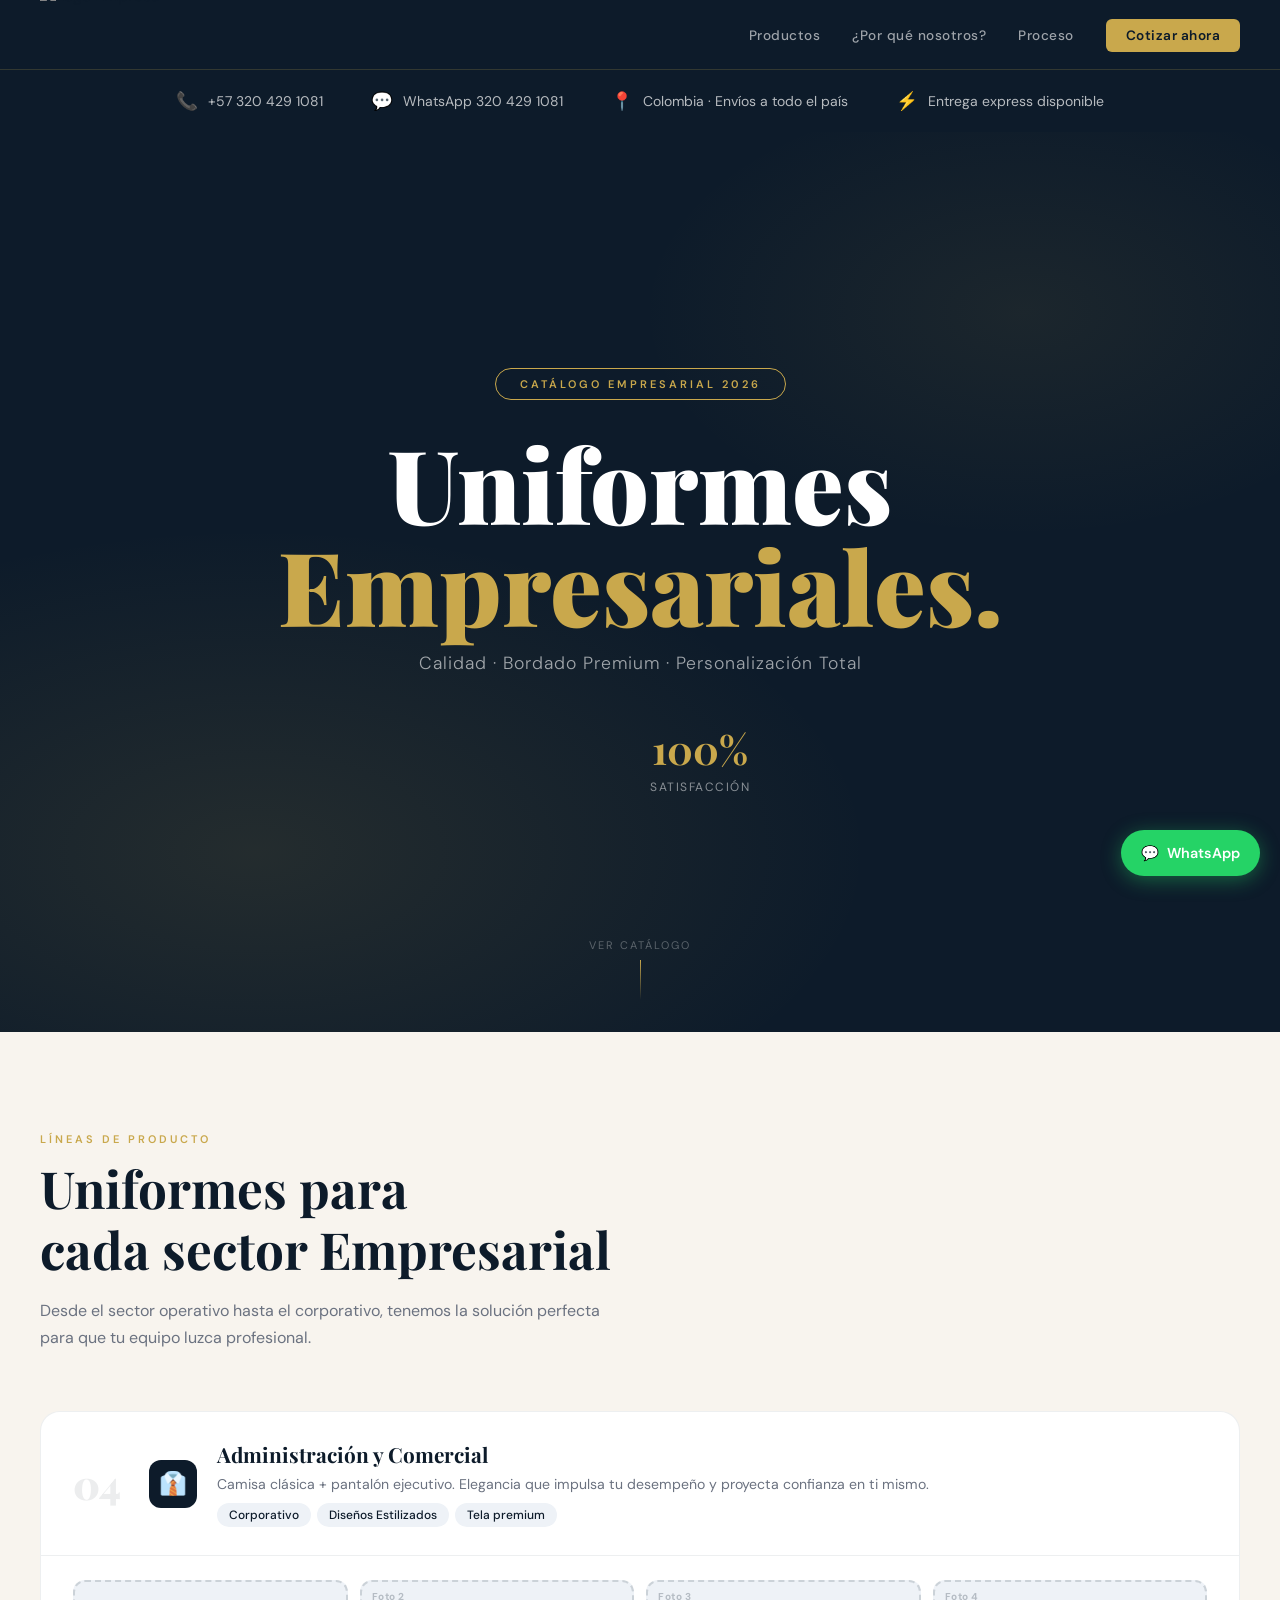
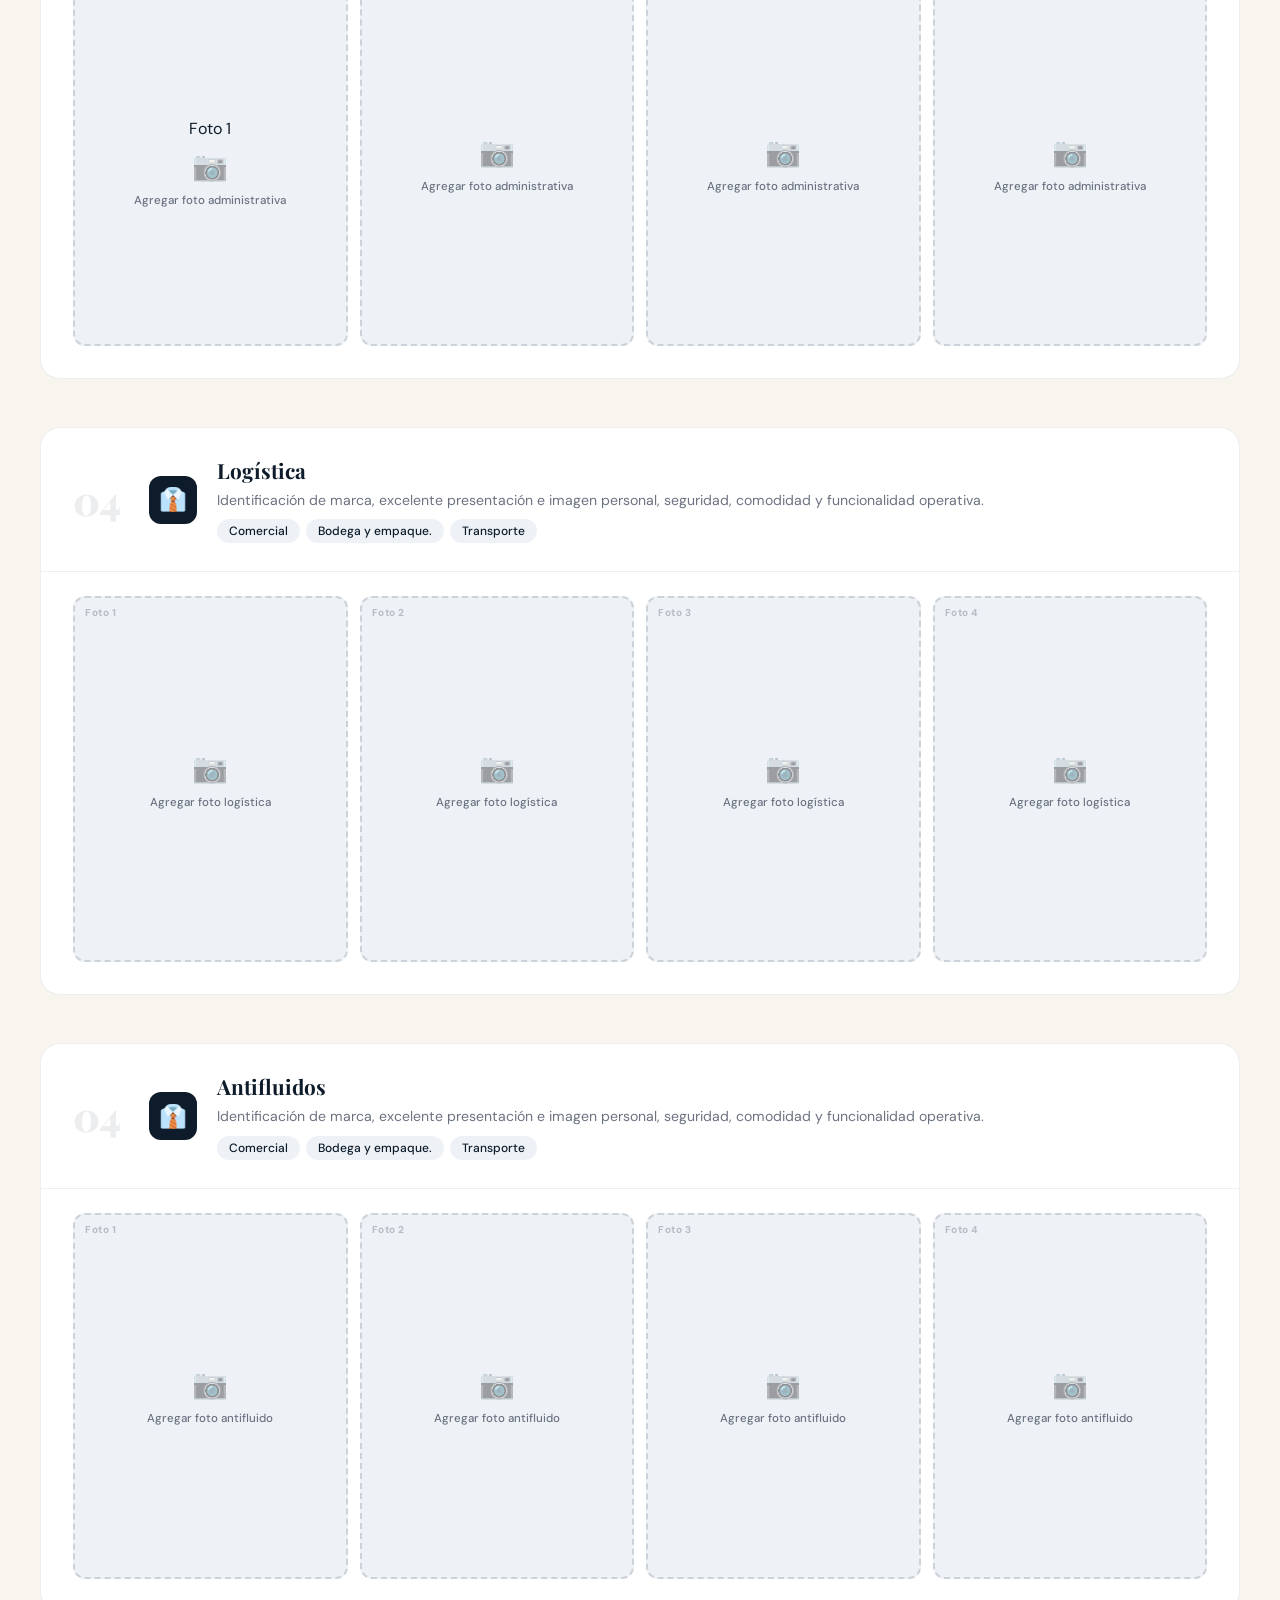
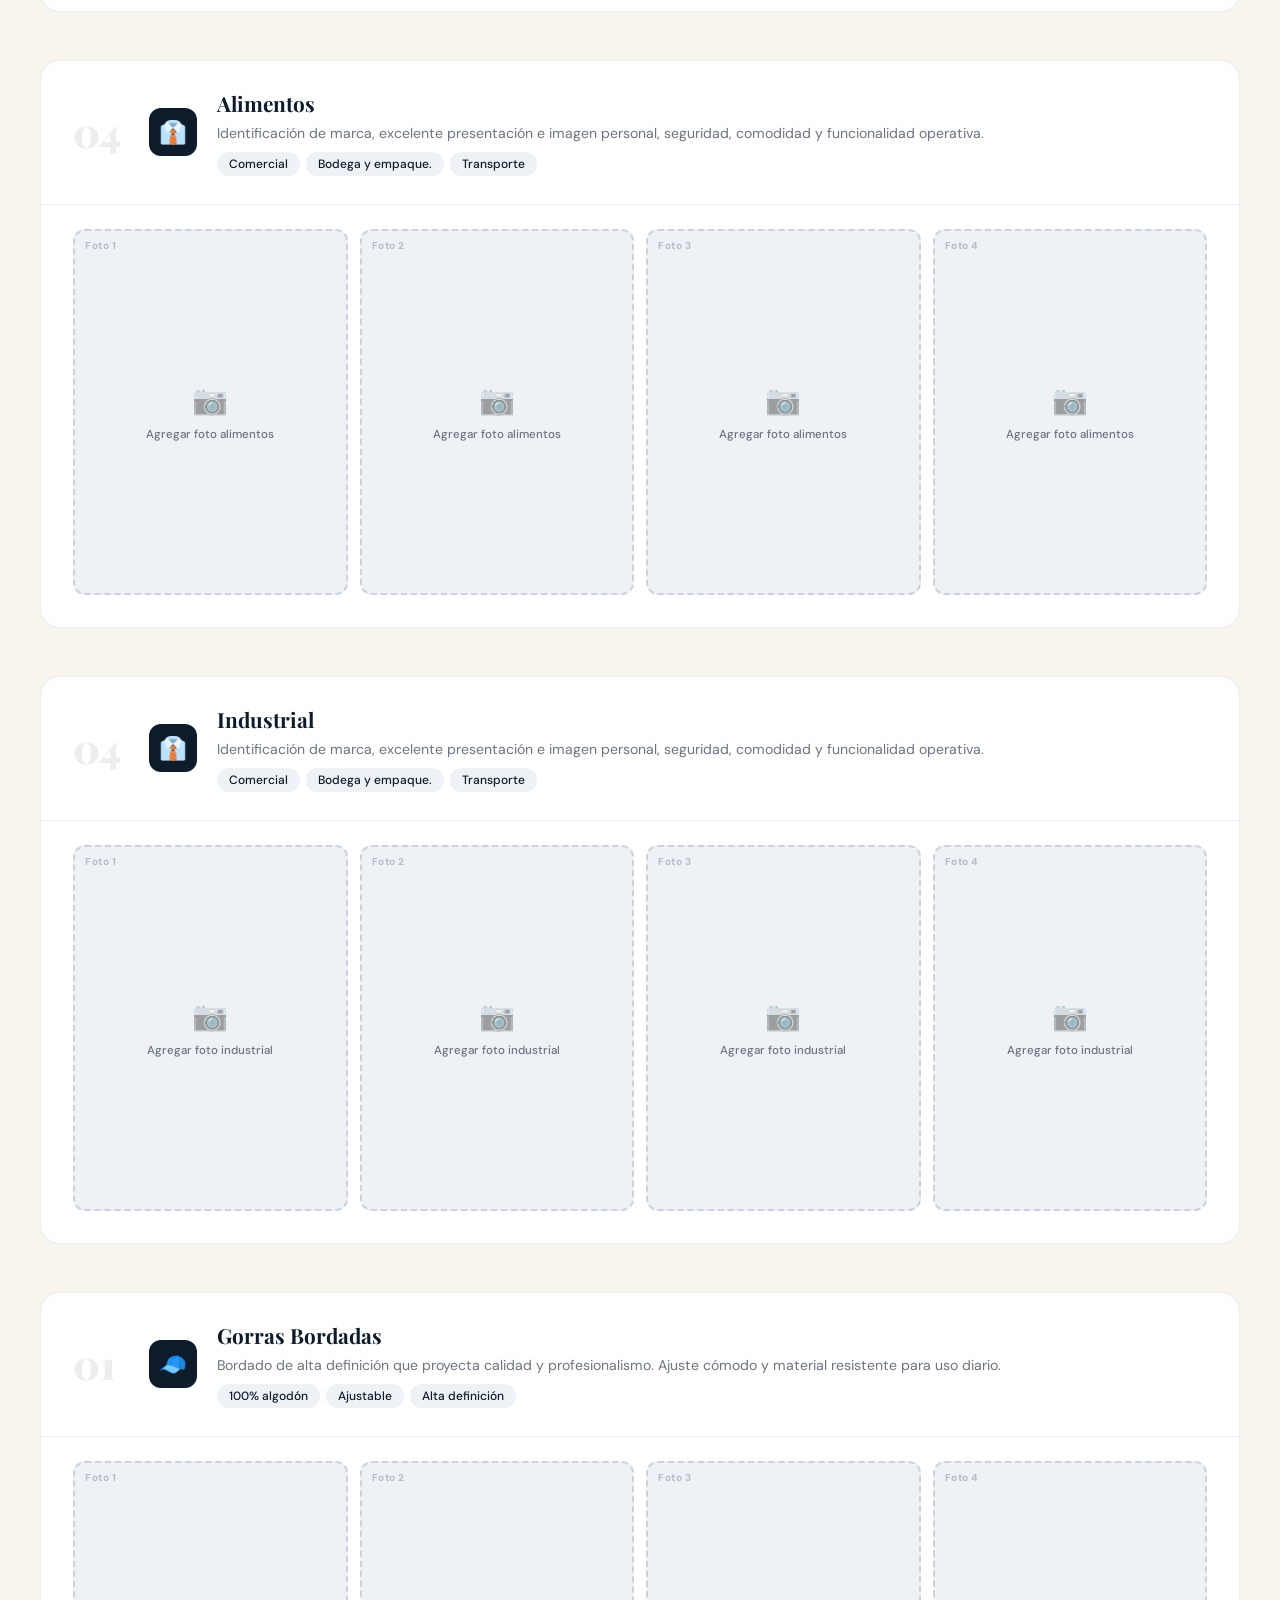
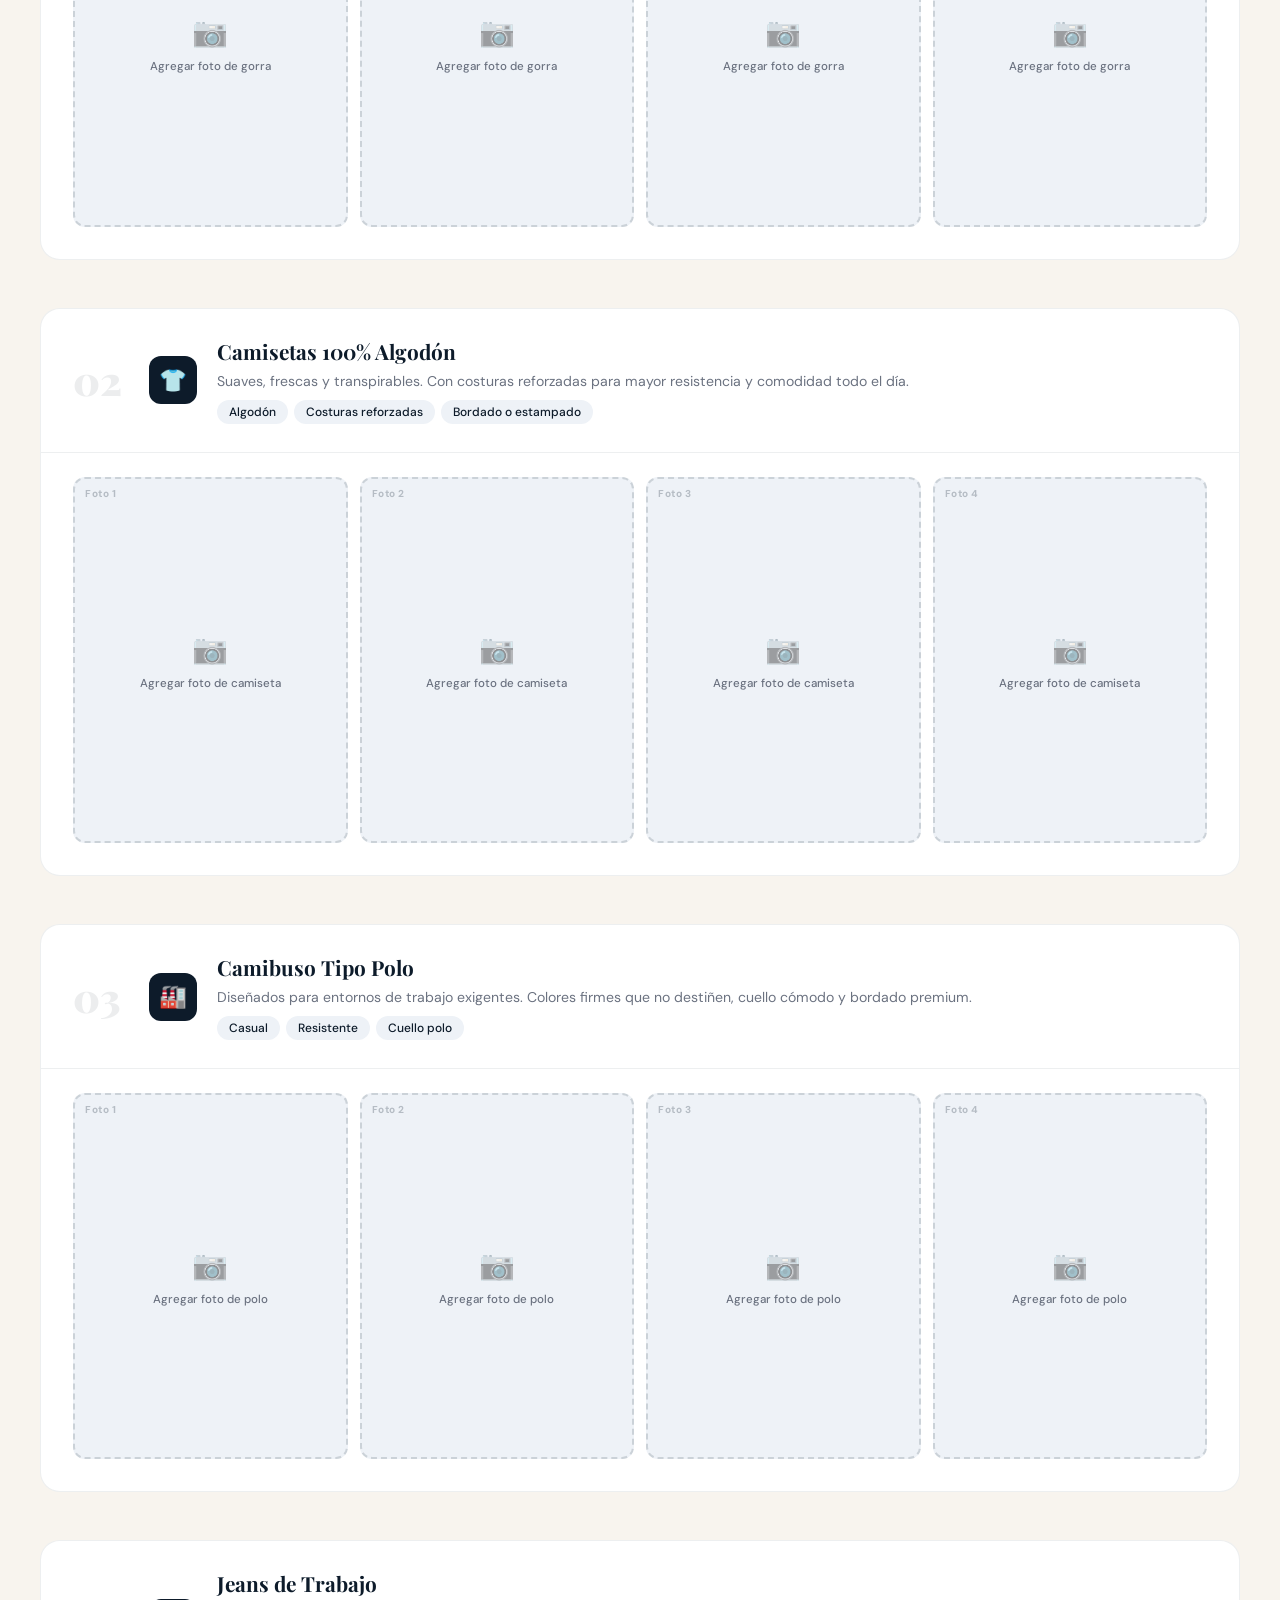
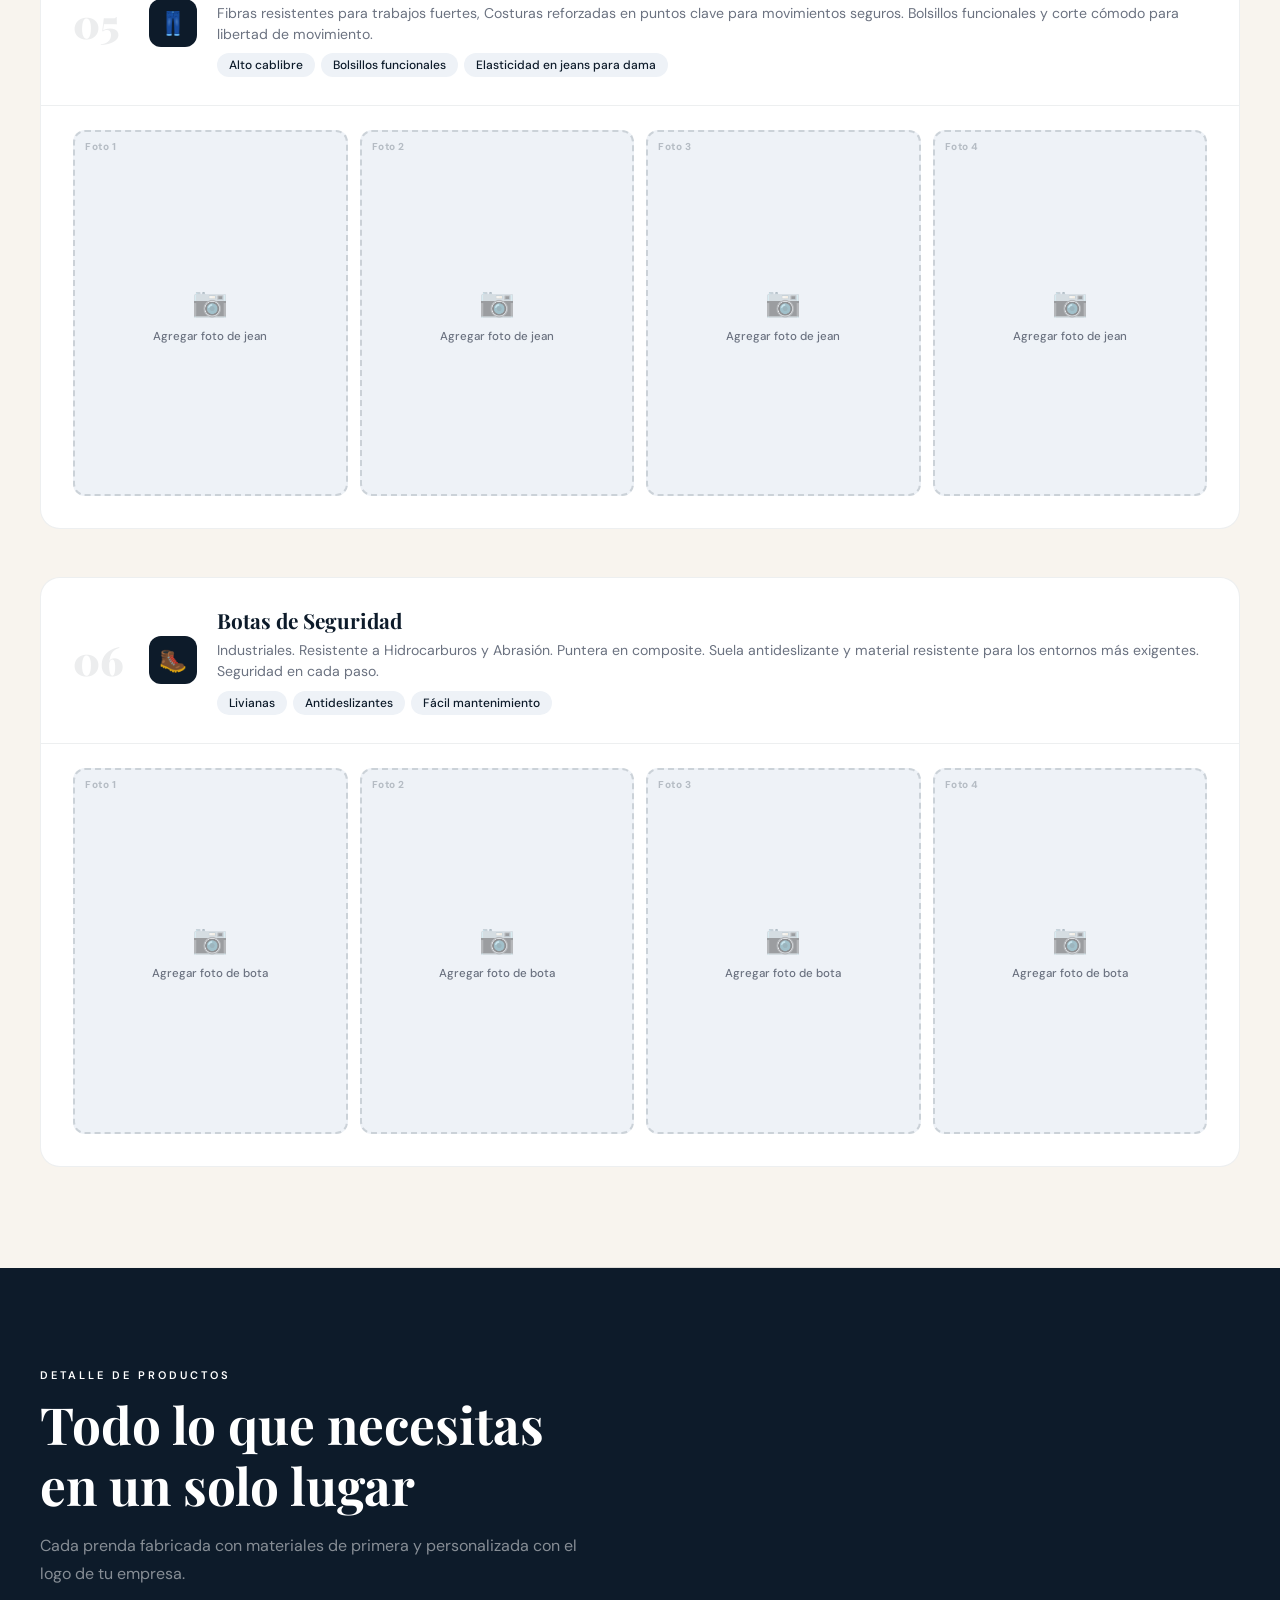
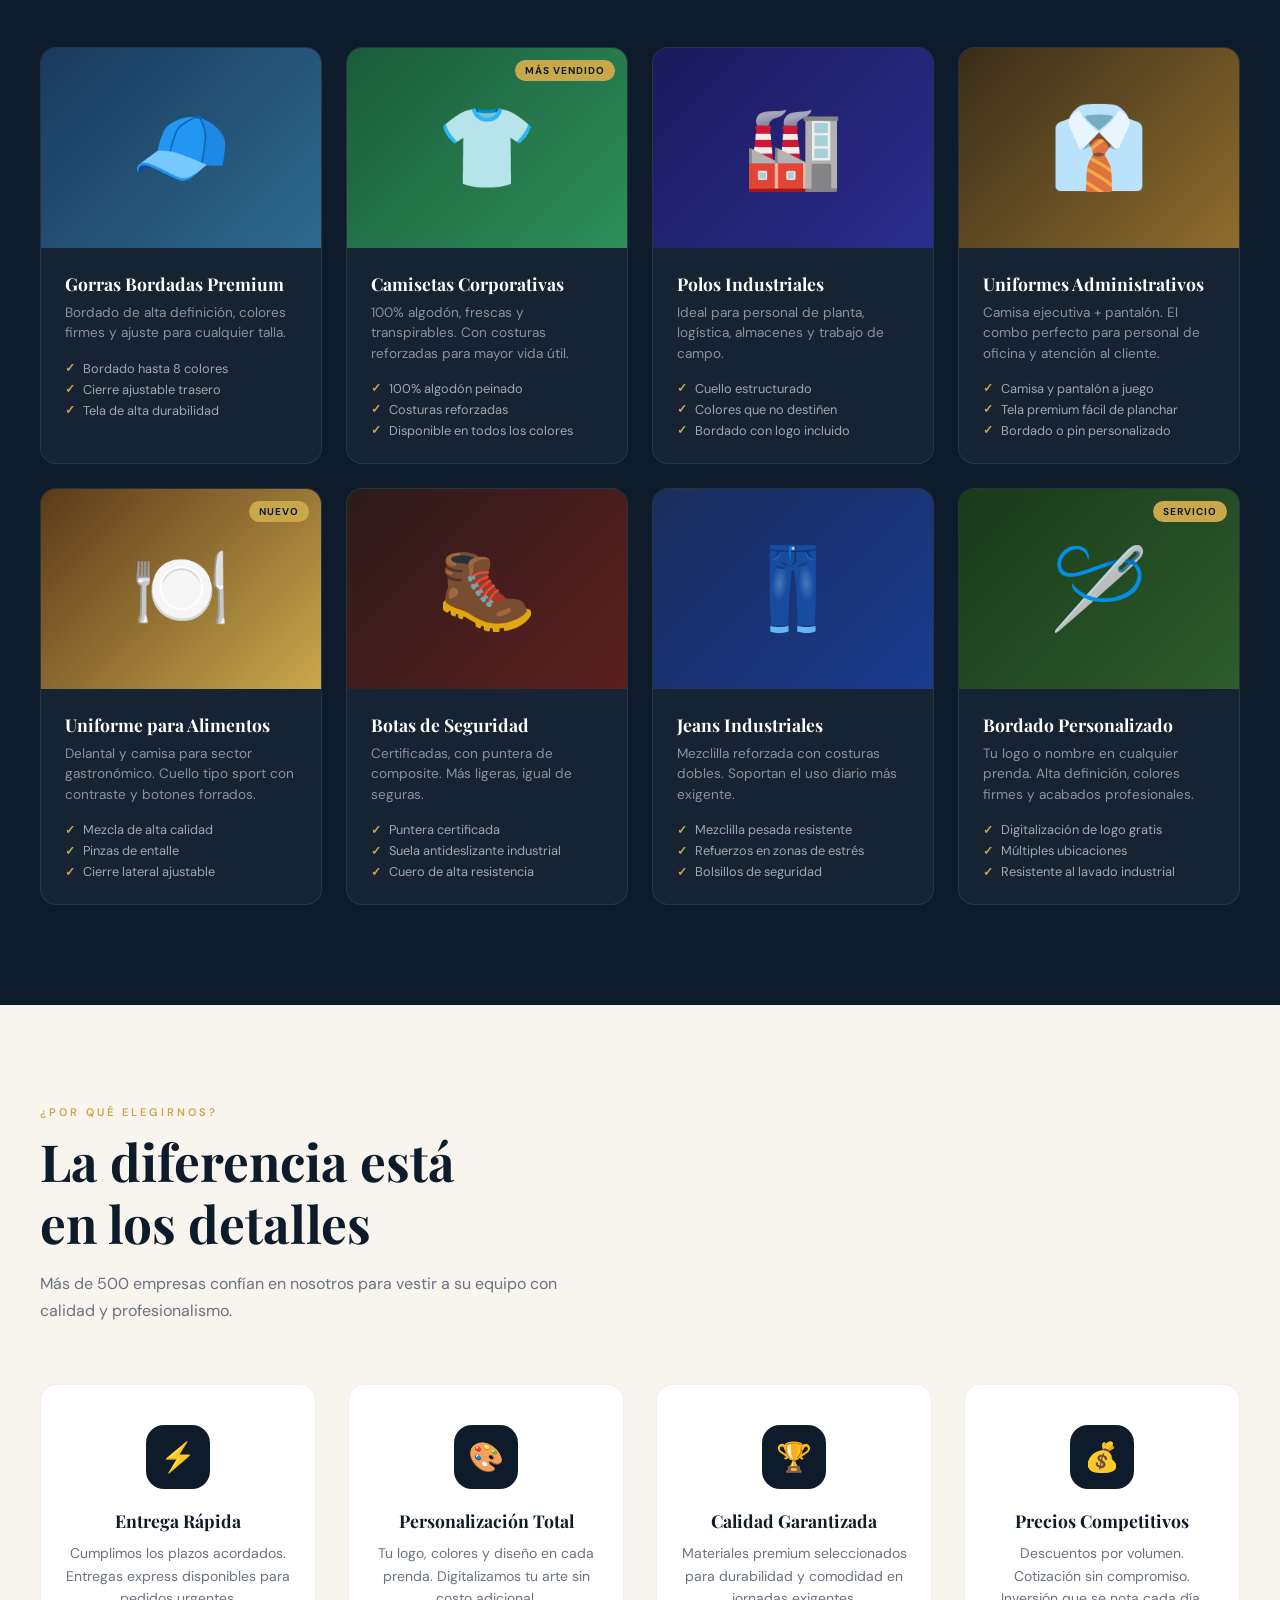
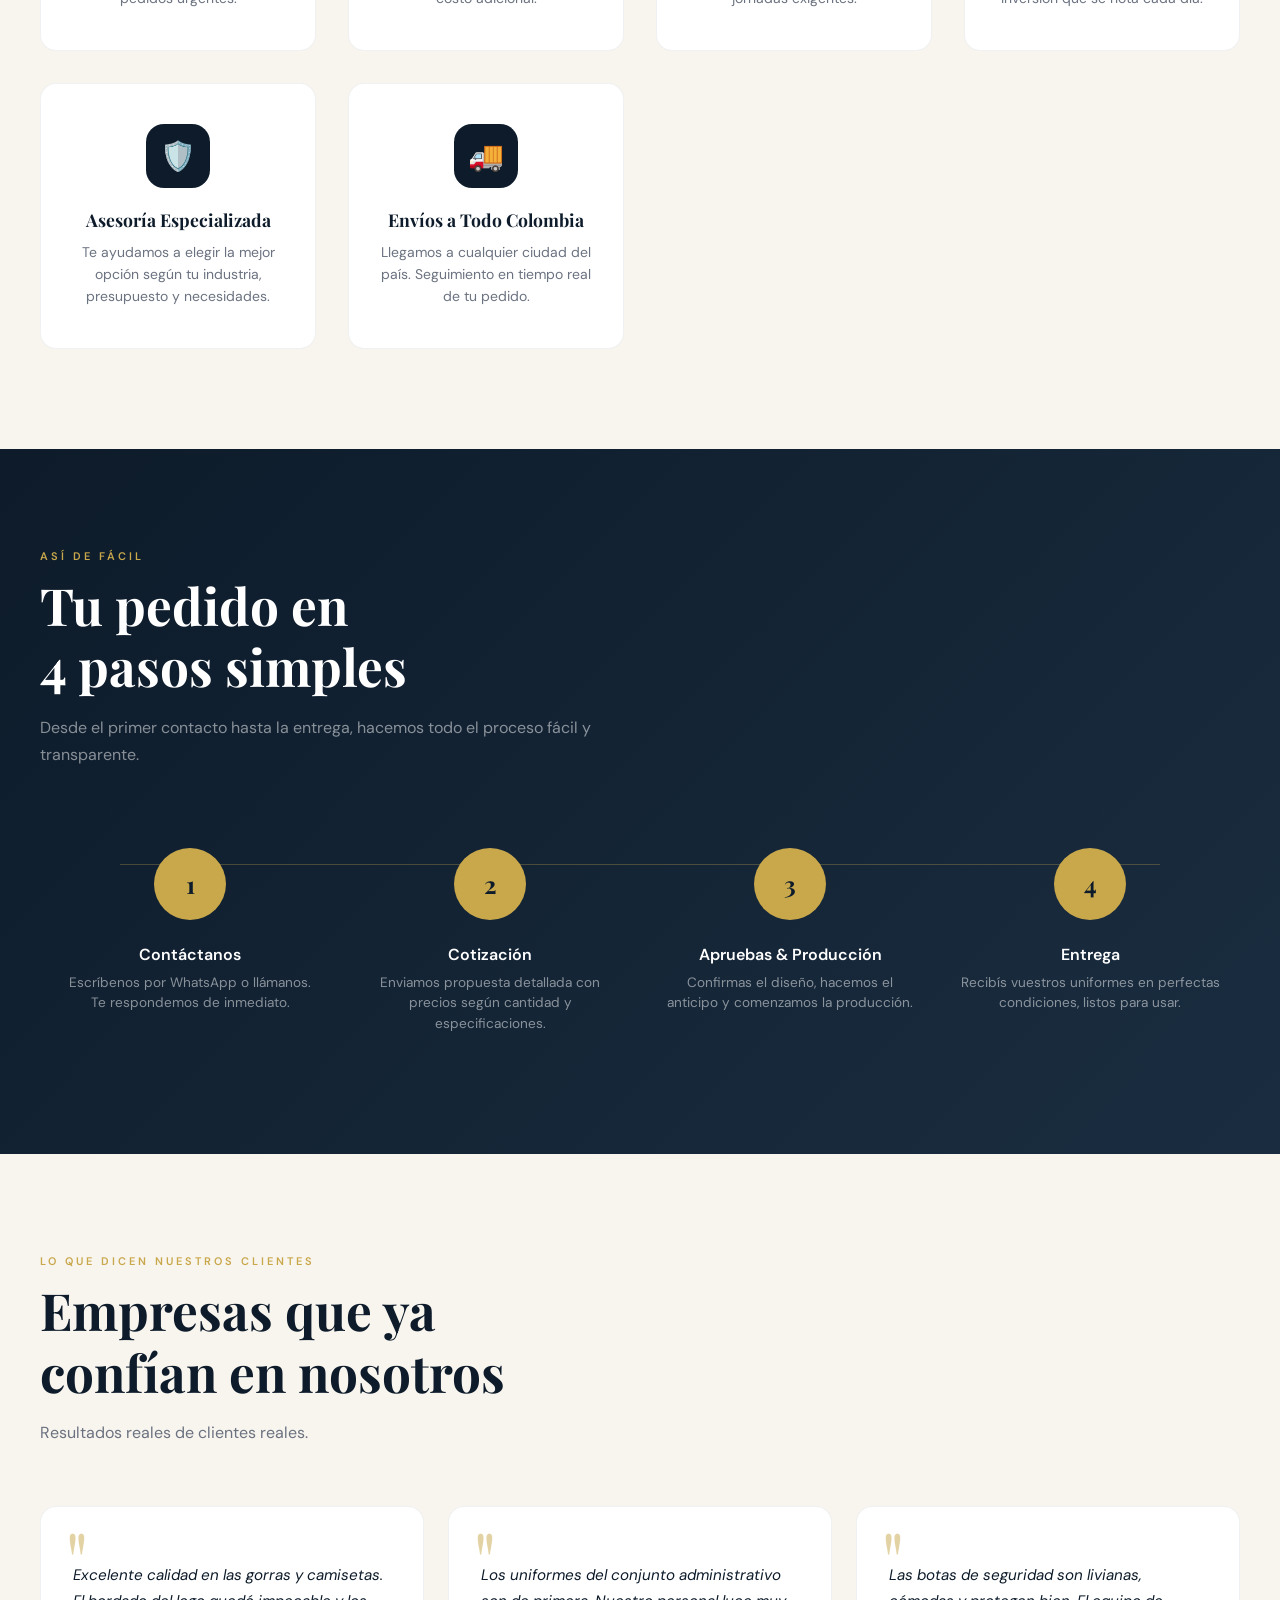
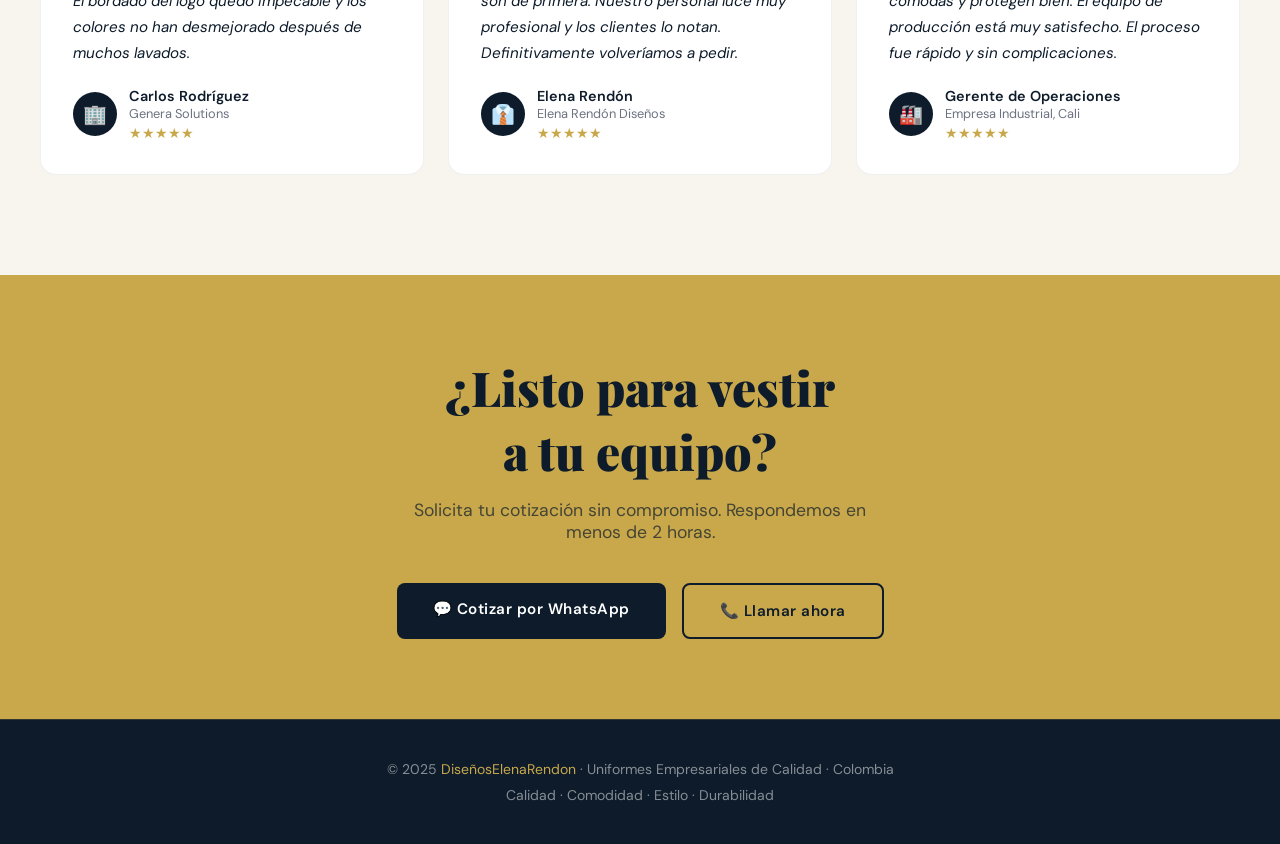
==== index.html @ 0f1b3e51 "initial commit" ====
<!doctype html>
<html lang="es">

<head>
  <meta charset="UTF-8" />
  <meta name="viewport" content="width=device-width, initial-scale=1.0" />
  <title>Catálogo de Uniformes Empresariales</title>
  <link
    href="https://fonts.googleapis.com/css2?family=Playfair+Display:wght@700;900&family=DM+Sans:wght@300;400;500;600&display=swap"
    rel="stylesheet" />
  <style>
    :root {
      --navy: #0d1b2a;
      --gold: #c9a84c;
      --gold-light: #f2d27a;
      --cream: #f8f4ee;
      --white: #ffffff;
      --gray: #6b7280;
      --light: #eef2f7;
      --accent: #e63946;
    }

    * {
      margin: 0;
      padding: 0;
      box-sizing: border-box;
    }

    body {
      font-family: "DM Sans", sans-serif;
      background: var(--cream);
      color: var(--navy);
      overflow-x: hidden;
    }

    /* HERO */
    .hero {
      min-height: 100vh;
      background: var(--navy);
      display: flex;
      flex-direction: column;
      align-items: center;
      justify-content: center;
      text-align: center;
      position: relative;
      overflow: hidden;
      padding: 60px 20px;
    }

    .hero::before {
      content: "";
      position: absolute;
      inset: 0;
      background:
        radial-gradient(ellipse 80% 60% at 20% 80%,
          rgba(201, 168, 76, 0.12) 0%,
          transparent 60%),
        radial-gradient(ellipse 60% 50% at 80% 20%,
          rgba(201, 168, 76, 0.08) 0%,
          transparent 50%);
    }

    .hero-badge {
      display: inline-block;
      border: 1px solid var(--gold);
      color: var(--gold);
      font-size: 11px;
      font-weight: 600;
      letter-spacing: 3px;
      text-transform: uppercase;
      padding: 8px 24px;
      border-radius: 100px;
      margin-bottom: 32px;
      opacity: 0;
      animation: fadeUp 0.8s 0.2s forwards;
    }

    .hero h1 {
      font-family: "Playfair Display", serif;
      font-size: clamp(3rem, 8vw, 7rem);
      font-weight: 900;
      color: var(--white);
      line-height: 1;
      margin-bottom: 16px;
      opacity: 0;
      animation: fadeUp 0.8s 0.4s forwards;
    }

    .hero h1 span {
      color: var(--gold);
      display: block;
    }

    .hero-sub {
      font-size: 1.1rem;
      color: rgba(255, 255, 255, 0.6);
      font-weight: 300;
      letter-spacing: 1px;
      margin-bottom: 48px;
      opacity: 0;
      animation: fadeUp 0.8s 0.6s forwards;
    }

    .hero-stats {
      display: flex;
      gap: 60px;
      opacity: 0;
      animation: fadeUp 0.8s 0.8s forwards;
    }

    .stat {
      text-align: center;
    }

    .stat-num {
      font-family: "Playfair Display", serif;
      font-size: 2.5rem;
      color: var(--gold);
      font-weight: 700;
      display: block;
    }

    .stat-label {
      font-size: 0.75rem;
      color: rgba(255, 255, 255, 0.5);
      letter-spacing: 1.5px;
      text-transform: uppercase;
      margin-top: 4px;
    }

    .scroll-hint {
      position: absolute;
      bottom: 32px;
      left: 50%;
      transform: translateX(-50%);
      display: flex;
      flex-direction: column;
      align-items: center;
      gap: 8px;
      color: rgba(255, 255, 255, 0.3);
      font-size: 11px;
      letter-spacing: 2px;
      text-transform: uppercase;
      animation: bounce 2s infinite;
    }

    .scroll-hint::after {
      content: "";
      width: 1px;
      height: 40px;
      background: linear-gradient(to bottom, var(--gold), transparent);
    }

    /* NAV */
    nav {
      background: var(--navy);
      padding: 0 40px;
      display: flex;
      align-items: center;
      justify-content: space-between;
      height: 70px;
      position: sticky;
      top: 0;
      z-index: 100;
      border-bottom: 1px solid rgba(201, 168, 76, 0.2);
    }

    .nav-logo {
      display: flex;
      align-items: center;
    }

    .nav-logo img {
      height: 100px;
      width: auto;
      object-fit: contain;
    }

    .nav-logo span {
      color: var(--gold);
    }

    .nav-links {
      display: flex;
      gap: 32px;
      list-style: none;
    }

    .nav-links a {
      color: rgba(255, 255, 255, 0.6);
      text-decoration: none;
      font-size: 0.85rem;
      letter-spacing: 0.5px;
      font-weight: 500;
      transition: color 0.2s;
    }

    .nav-links a:hover {
      color: var(--gold);
    }

    .nav-cta {
      background: var(--gold);
      color: var(--navy) !important;
      padding: 8px 20px;
      border-radius: 6px;
      font-weight: 600 !important;
      color: var(--navy) !important;
      transition: background 0.2s !important;
    }

    .nav-cta:hover {
      background: var(--gold-light) !important;
      color: var(--navy) !important;
    }

    /* SECTION COMMON */
    section {
      padding: 100px 40px;
      max-width: 1300px;
      margin: 0 auto;
    }

    .section-label {
      font-size: 11px;
      font-weight: 600;
      letter-spacing: 3px;
      text-transform: uppercase;
      color: var(--gold);
      margin-bottom: 12px;
    }

    .section-title {
      font-family: "Playfair Display", serif;
      font-size: clamp(2rem, 4vw, 3.2rem);
      font-weight: 700;
      line-height: 1.2;
      margin-bottom: 16px;
    }

    .section-desc {
      color: var(--gray);
      font-size: 1rem;
      line-height: 1.7;
      max-width: 560px;
      margin-bottom: 60px;
    }

    /* CATEGORY CARDS */
    .categories-grid {
      display: grid;
      grid-template-columns: repeat(auto-fit, minmax(340px, 1fr));
      gap: 2px;
      background: var(--navy);
      border-radius: 20px;
      overflow: hidden;
    }

    .cat-card {
      background: var(--cream);
      padding: 48px 40px;
      transition: background 0.3s;
      cursor: pointer;
      position: relative;
      overflow: hidden;
    }

    .cat-card::before {
      content: "";
      position: absolute;
      top: 0;
      left: 0;
      width: 4px;
      height: 100%;
      background: var(--gold);
      transform: scaleY(0);
      transform-origin: bottom;
      transition: transform 0.3s;
    }

    .cat-card:hover::before {
      transform: scaleY(1);
    }

    .cat-card:hover {
      background: var(--white);
    }

    .cat-num {
      font-family: "Playfair Display", serif;
      font-size: 3rem;
      color: rgba(13, 27, 42, 0.08);
      font-weight: 900;
      line-height: 1;
      margin-bottom: 16px;
    }

    .cat-icon {
      width: 52px;
      height: 52px;
      background: var(--navy);
      border-radius: 14px;
      display: flex;
      align-items: center;
      justify-content: center;
      margin-bottom: 20px;
      font-size: 1.5rem;
    }

    .cat-card h3 {
      font-family: "Playfair Display", serif;
      font-size: 1.4rem;
      font-weight: 700;
      margin-bottom: 10px;
      color: var(--navy);
    }

    .cat-card p {
      color: var(--gray);
      font-size: 0.9rem;
      line-height: 1.6;
      margin-bottom: 20px;
    }

    .cat-tags {
      display: flex;
      flex-wrap: wrap;
      gap: 6px;
    }

    .tag {
      background: var(--light);
      color: var(--navy);
      font-size: 0.75rem;
      padding: 4px 12px;
      border-radius: 100px;
      font-weight: 500;
    }

    /* PRODUCTS SHOWCASE */
    .products-section {
      background: var(--navy);
      max-width: 100%;
      padding: 100px 0;
    }

    .products-inner {
      max-width: 1300px;
      margin: 0 auto;
      padding: 0 40px;
    }

    .products-section .section-title,
    .products-section .section-label {
      color: var(--white);
    }

    .products-section .section-desc {
      color: rgba(255, 255, 255, 0.5);
    }

    .products-grid {
      display: grid;
      grid-template-columns: repeat(auto-fit, minmax(280px, 1fr));
      gap: 24px;
    }

    .product-card {
      background: rgba(255, 255, 255, 0.04);
      border: 1px solid rgba(255, 255, 255, 0.08);
      border-radius: 16px;
      overflow: hidden;
      transition:
        transform 0.3s,
        border-color 0.3s;
    }

    .product-card:hover {
      transform: translateY(-6px);
      border-color: var(--gold);
    }

    .product-img {
      height: 200px;
      display: flex;
      align-items: center;
      justify-content: center;
      font-size: 5rem;
      position: relative;
      overflow: hidden;
    }

    .product-img-gorras {
      background: linear-gradient(135deg, #1a3a5c 0%, #2d6a8f 100%);
    }

    .product-img-camisetas {
      background: linear-gradient(135deg, #1a5c3a 0%, #2d8f5a 100%);
    }

    .product-img-polos {
      background: linear-gradient(135deg, #1a1a5c 0%, #2d2d8f 100%);
    }

    .product-img-admin {
      background: linear-gradient(135deg, #3a2d1a 0%, #8f6d2d 100%);
    }

    .product-img-jeans {
      background: linear-gradient(135deg, #1a2d5c 0%, #1a3a8f 100%);
    }

    .product-img-botas {
      background: linear-gradient(135deg, #2d1a1a 0%, #5c2020 100%);
    }

    .product-img-delantal {
      background: linear-gradient(135deg, #5c3a1a 0%, #c9a84c 100%);
    }

    .product-img-bordado {
      background: linear-gradient(135deg, #1a3a1a 0%, #2d5c2d 100%);
    }

    .product-badge {
      position: absolute;
      top: 12px;
      right: 12px;
      background: var(--gold);
      color: var(--navy);
      font-size: 10px;
      font-weight: 700;
      padding: 4px 10px;
      border-radius: 100px;
      letter-spacing: 1px;
    }

    .product-info {
      padding: 24px;
    }

    .product-info h4 {
      font-family: "Playfair Display", serif;
      font-size: 1.1rem;
      color: var(--white);
      margin-bottom: 8px;
    }

    .product-info p {
      color: rgba(255, 255, 255, 0.5);
      font-size: 0.85rem;
      line-height: 1.5;
      margin-bottom: 16px;
    }

    .product-features {
      display: flex;
      flex-direction: column;
      gap: 4px;
    }

    .feat {
      display: flex;
      align-items: center;
      gap: 8px;
      color: rgba(255, 255, 255, 0.6);
      font-size: 0.8rem;
    }

    .feat::before {
      content: "✓";
      color: var(--gold);
      font-weight: 700;
      font-size: 0.75rem;
    }

    /* WHY US */
    .why-grid {
      display: grid;
      grid-template-columns: repeat(auto-fit, minmax(220px, 1fr));
      gap: 32px;
    }

    .why-item {
      text-align: center;
      padding: 40px 24px;
      border-radius: 16px;
      background: var(--white);
      border: 1px solid rgba(13, 27, 42, 0.06);
      transition:
        box-shadow 0.3s,
        transform 0.3s;
    }

    .why-item:hover {
      box-shadow: 0 20px 60px rgba(13, 27, 42, 0.1);
      transform: translateY(-4px);
    }

    .why-icon {
      width: 64px;
      height: 64px;
      background: var(--navy);
      border-radius: 18px;
      display: flex;
      align-items: center;
      justify-content: center;
      font-size: 1.8rem;
      margin: 0 auto 20px;
    }

    .why-item h4 {
      font-family: "Playfair Display", serif;
      font-size: 1.1rem;
      margin-bottom: 10px;
    }

    .why-item p {
      color: var(--gray);
      font-size: 0.875rem;
      line-height: 1.6;
    }

    /* PROCESS */
    .process-section {
      background: linear-gradient(135deg, var(--navy) 0%, #1a2d40 100%);
      max-width: 100%;
      padding: 100px 0;
    }

    .process-inner {
      max-width: 1300px;
      margin: 0 auto;
      padding: 0 40px;
    }

    .process-section .section-title {
      color: var(--white);
    }

    .process-section .section-desc {
      color: rgba(255, 255, 255, 0.5);
    }

    .process-steps {
      display: grid;
      grid-template-columns: repeat(auto-fit, minmax(200px, 1fr));
      gap: 0;
      position: relative;
    }

    .process-steps::before {
      content: "";
      position: absolute;
      top: 36px;
      left: 80px;
      right: 80px;
      height: 1px;
      background: rgba(201, 168, 76, 0.3);
    }

    .step {
      text-align: center;
      padding: 20px;
      position: relative;
    }

    .step-num {
      width: 72px;
      height: 72px;
      background: var(--gold);
      border-radius: 50%;
      display: flex;
      align-items: center;
      justify-content: center;
      margin: 0 auto 24px;
      font-family: "Playfair Display", serif;
      font-size: 1.5rem;
      font-weight: 700;
      color: var(--navy);
      position: relative;
      z-index: 1;
    }

    .step h4 {
      color: var(--white);
      font-size: 1rem;
      font-weight: 600;
      margin-bottom: 8px;
    }

    .step p {
      color: rgba(255, 255, 255, 0.5);
      font-size: 0.85rem;
      line-height: 1.5;
    }

    /* CTA SECTION */
    .cta-section {
      background: var(--gold);
      max-width: 100%;
      padding: 80px 40px;
      text-align: center;
    }

    .cta-section h2 {
      font-family: "Playfair Display", serif;
      font-size: clamp(2rem, 4vw, 3rem);
      color: var(--navy);
      margin-bottom: 16px;
      font-weight: 900;
    }

    .cta-section p {
      color: rgba(13, 27, 42, 0.7);
      font-size: 1.1rem;
      margin-bottom: 40px;
      max-width: 500px;
      margin-left: auto;
      margin-right: auto;
    }

    .cta-buttons {
      display: flex;
      gap: 16px;
      justify-content: center;
      flex-wrap: wrap;
    }

    .btn-primary {
      background: var(--navy);
      color: var(--white);
      padding: 16px 36px;
      border-radius: 8px;
      font-size: 0.95rem;
      font-weight: 600;
      text-decoration: none;
      letter-spacing: 0.5px;
      transition:
        transform 0.2s,
        box-shadow 0.2s;
      display: inline-block;
    }

    .btn-primary:hover {
      transform: translateY(-2px);
      box-shadow: 0 12px 40px rgba(13, 27, 42, 0.3);
    }

    .btn-outline {
      background: transparent;
      color: var(--navy);
      padding: 16px 36px;
      border-radius: 8px;
      font-size: 0.95rem;
      font-weight: 600;
      text-decoration: none;
      border: 2px solid var(--navy);
      letter-spacing: 0.5px;
      transition:
        background 0.2s,
        color 0.2s;
      display: inline-block;
    }

    .btn-outline:hover {
      background: var(--navy);
      color: var(--white);
    }

    /* TESTIMONIALS */
    .testimonials-grid {
      display: grid;
      grid-template-columns: repeat(auto-fit, minmax(300px, 1fr));
      gap: 24px;
    }

    .testimonial {
      background: var(--white);
      border-radius: 16px;
      padding: 32px;
      border: 1px solid rgba(13, 27, 42, 0.06);
      position: relative;
    }

    .testimonial::before {
      content: '"';
      font-family: "Playfair Display", serif;
      font-size: 5rem;
      color: var(--gold);
      line-height: 1;
      position: absolute;
      top: 12px;
      left: 24px;
      opacity: 0.5;
    }

    .testimonial-text {
      color: var(--navy);
      font-size: 0.95rem;
      line-height: 1.7;
      margin-bottom: 20px;
      padding-top: 24px;
      font-style: italic;
    }

    .testimonial-author {
      display: flex;
      align-items: center;
      gap: 12px;
    }

    .author-avatar {
      width: 44px;
      height: 44px;
      background: var(--navy);
      border-radius: 50%;
      display: flex;
      align-items: center;
      justify-content: center;
      font-size: 1.2rem;
    }

    .author-name {
      font-weight: 600;
      font-size: 0.9rem;
      color: var(--navy);
    }

    .author-company {
      font-size: 0.8rem;
      color: var(--gray);
    }

    .stars {
      color: var(--gold);
      font-size: 0.9rem;
      margin-top: 2px;
    }

    /* FOOTER */
    footer {
      background: var(--navy);
      color: rgba(255, 255, 255, 0.5);
      text-align: center;
      padding: 40px;
      font-size: 0.875rem;
      border-top: 1px solid rgba(201, 168, 76, 0.2);
    }

    footer span {
      color: var(--gold);
    }

    /* DIVIDER */
    .divider {
      height: 1px;
      background: linear-gradient(to right,
          transparent,
          rgba(13, 27, 42, 0.12),
          transparent);
      margin: 0 40px;
    }

    /* ANIMATIONS */
    @keyframes fadeUp {
      from {
        opacity: 0;
        transform: translateY(30px);
      }

      to {
        opacity: 1;
        transform: translateY(0);
      }
    }

    @keyframes bounce {

      0%,
      100% {
        transform: translateX(-50%) translateY(0);
      }

      50% {
        transform: translateX(-50%) translateY(-8px);
      }
    }

    /* CONTACT STRIP */
    .contact-strip {
      background: var(--navy);
      display: flex;
      justify-content: center;
      align-items: center;
      gap: 48px;
      padding: 20px 40px;
      flex-wrap: wrap;
    }

    .contact-item {
      display: flex;
      align-items: center;
      gap: 10px;
      color: rgba(255, 255, 255, 0.7);
      font-size: 0.875rem;
    }

    .contact-item span:first-child {
      color: var(--gold);
      font-size: 1.1rem;
    }

    /* ===== RESPONSIVE MOBILE ===== */
    @media (max-width: 768px) {

      /* NAV mobile */
      nav {
        padding: 0 20px;
        height: 60px;
      }

      .nav-links {
        display: none;
      }

      .nav-logo {
        font-size: 1.1rem;
      }

      /* Mostrar solo el botón CTA en móvil */
      .nav-mobile-cta {
        display: flex !important;
      }

      /* CONTACT STRIP */
      .contact-strip {
        gap: 12px;
        padding: 14px 16px;
        justify-content: flex-start;
        overflow-x: auto;
        flex-wrap: nowrap;
        -webkit-overflow-scrolling: touch;
      }

      .contact-item {
        font-size: 0.78rem;
        white-space: nowrap;
        flex-shrink: 0;
      }

      /* HERO */
      .hero {
        min-height: 90vh;
        padding: 80px 20px 60px;
      }

      .hero h1 {
        font-size: clamp(2.4rem, 11vw, 3.5rem);
      }

      .hero-sub {
        font-size: 0.9rem;
        letter-spacing: 0.5px;
      }

      .hero-stats {
        gap: 28px;
      }

      .stat-num {
        font-size: 2rem;
      }

      .stat-label {
        font-size: 0.7rem;
        letter-spacing: 1px;
      }

      .hero-badge {
        font-size: 9px;
        letter-spacing: 2px;
        padding: 6px 16px;
        margin-bottom: 20px;
      }

      /* SECTIONS */
      section {
        padding: 60px 20px;
      }

      .section-title {
        font-size: clamp(1.6rem, 7vw, 2.2rem);
      }

      .section-desc {
        font-size: 0.9rem;
        margin-bottom: 36px;
      }

      /* CATEGORIES GRID */
      .categories-grid {
        grid-template-columns: 1fr;
        border-radius: 14px;
      }

      .cat-card {
        padding: 32px 24px;
      }

      .cat-num {
        font-size: 2rem;
        margin-bottom: 10px;
      }

      /* PRODUCTS SECTION */
      .products-section {
        padding: 60px 0;
      }

      .products-inner {
        padding: 0 20px;
      }

      .products-grid {
        grid-template-columns: 1fr 1fr;
        gap: 14px;
      }

      .product-img {
        height: 130px;
        font-size: 3rem;
      }

      .product-info {
        padding: 14px;
      }

      .product-info h4 {
        font-size: 0.9rem;
        margin-bottom: 4px;
      }

      .product-info p {
        font-size: 0.78rem;
        margin-bottom: 10px;
      }

      .feat {
        font-size: 0.75rem;
      }

      /* WHY GRID */
      .why-grid {
        grid-template-columns: 1fr 1fr;
        gap: 14px;
      }

      .why-item {
        padding: 24px 16px;
      }

      .why-icon {
        width: 48px;
        height: 48px;
        font-size: 1.4rem;
        margin-bottom: 14px;
      }

      .why-item h4 {
        font-size: 0.95rem;
      }

      .why-item p {
        font-size: 0.8rem;
      }

      /* PROCESS */
      .process-section {
        padding: 60px 0;
      }

      .process-inner {
        padding: 0 20px;
      }

      .process-steps {
        grid-template-columns: 1fr 1fr;
      }

      .process-steps::before {
        display: none;
      }

      .step {
        padding: 16px 12px;
      }

      .step-num {
        width: 56px;
        height: 56px;
        font-size: 1.2rem;
        margin-bottom: 16px;
      }

      .step h4 {
        font-size: 0.9rem;
      }

      .step p {
        font-size: 0.8rem;
      }

      /* TESTIMONIALS */
      .testimonials-grid {
        grid-template-columns: 1fr;
        gap: 16px;
      }

      .testimonial {
        padding: 24px 20px;
      }

      .testimonial-text {
        font-size: 0.88rem;
      }

      /* CTA */
      .cta-section {
        padding: 60px 20px;
      }

      .cta-buttons {
        flex-direction: column;
        align-items: center;
      }

      .btn-primary,
      .btn-outline {
        width: 100%;
        max-width: 320px;
        text-align: center;
        padding: 16px 24px;
      }

      /* FOOTER */
      footer {
        padding: 28px 20px;
        font-size: 0.8rem;
      }

      /* DIVIDER */
      .divider {
        margin: 0 20px;
      }
    }

    @media (max-width: 400px) {
      .products-grid {
        grid-template-columns: 1fr;
      }

      .why-grid {
        grid-template-columns: 1fr;
      }

      .process-steps {
        grid-template-columns: 1fr;
      }

      .hero-stats {
        gap: 20px;
      }
    }
  </style>
</head>

<body>
  <!-- NAV -->
  <nav>
    <div class="nav-logo">
      <img src="Logo_Diseños_Elena_Rendon.png" alt="Logo Empresa">
    </div>
    <ul class="nav-links">
      <li><a href="#categorias">Productos</a></li>
      <li><a href="#por-que">¿Por qué nosotros?</a></li>
      <li><a href="#proceso">Proceso</a></li>
      <li><a href="#contacto" class="nav-cta">Cotizar ahora</a></li>
    </ul>
    <a href="https://wa.me/573204291081?text=Hola%2C%20quiero%20cotizar%20uniformes" class="nav-cta nav-mobile-cta"
      style="
          display: none;
          text-decoration: none;
          font-size: 0.82rem;
          padding: 8px 14px;
        ">💬 Cotizar</a>
  </nav>

  <!-- FLOATING WHATSAPP -->
  <a href="https://wa.me/573204291081?text=Hola%2C%20quiero%20cotizar%20uniformes%20para%20mi%20empresa" style="
        position: fixed;
        bottom: 24px;
        right: 20px;
        z-index: 999;
        background: #25d366;
        color: #fff;
        border-radius: 50px;
        padding: 14px 20px;
        font-size: 0.9rem;
        font-weight: 600;
        text-decoration: none;
        display: flex;
        align-items: center;
        gap: 8px;
        box-shadow: 0 4px 20px rgba(37, 211, 102, 0.4);
      ">
    💬 <span>WhatsApp</span>
  </a>

  <!-- CONTACT STRIP -->
  <div class="contact-strip">
    <div class="contact-item">
      <span>📞</span><span>+57 320 429 1081</span>
    </div>
    <div class="contact-item">
      <span>💬</span><span>WhatsApp 320 429 1081</span>
    </div>
    <div class="contact-item">
      <span>📍</span><span>Colombia · Envíos a todo el país</span>
    </div>
    <div class="contact-item">
      <span>⚡</span><span>Entrega express disponible</span>
    </div>
  </div>

  <!-- HERO -->
  <div class="hero">
    <div class="hero-badge">Catálogo Empresarial 2026</div>
    <h1>Uniformes<span>Empresariales.</span></h1>
    <p class="hero-sub">Calidad · Bordado Premium · Personalización Total</p>
    <div class="hero-stats">
      <div class="stat">
        <span class="stat-num"></span>
        <span class="stat-label"></span>
      </div>
      <div class="stat">
        <span class="stat-num"></span>
        <span class="stat-label"></span>
      </div>
      <div class="stat">
        <span class="stat-num">100%</span>
        <span class="stat-label">Satisfacción</span>
      </div>
    </div>
    <div class="scroll-hint">Ver catálogo</div>
  </div>

  <!-- CATEGORIES -->
  <section id="categorias">
    <div class="section-label">Líneas de producto</div>
    <h2 class="section-title">Uniformes para<br />cada sector Empresarial</h2>
    <p class="section-desc">
      Desde el sector operativo hasta el corporativo, tenemos la solución
      perfecta para que tu equipo luzca profesional.
    </p>

    <style>
      .cat-expanded {
        display: flex;
        flex-direction: column;
        gap: 48px;
      }

      .cat-line {
        background: var(--white);
        border-radius: 20px;
        overflow: hidden;
        border: 1px solid rgba(13, 27, 42, 0.07);
      }

      .cat-line-header {
        display: flex;
        align-items: center;
        gap: 20px;
        padding: 28px 32px;
        border-bottom: 1px solid rgba(13, 27, 42, 0.07);
      }

      .cat-line-num {
        font-family: "Playfair Display", serif;
        font-size: 2.5rem;
        font-weight: 900;
        color: rgba(13, 27, 42, 0.08);
        line-height: 1;
        min-width: 56px;
      }

      .cat-line-icon {
        width: 48px;
        height: 48px;
        background: var(--navy);
        border-radius: 12px;
        display: flex;
        align-items: center;
        justify-content: center;
        font-size: 1.4rem;
        flex-shrink: 0;
      }

      .cat-line-info h3 {
        font-family: "Playfair Display", serif;
        font-size: 1.3rem;
        font-weight: 700;
        color: var(--navy);
        margin-bottom: 6px;
      }

      .cat-line-info p {
        color: var(--gray);
        font-size: 0.88rem;
        line-height: 1.5;
        margin-bottom: 8px;
      }

      .cat-line-body {
        padding: 24px 32px 32px;
      }

      .cat-photos-grid {
        display: grid;
        grid-template-columns: repeat(4, 1fr);
        gap: 12px;
      }

      .photo-slot {
        aspect-ratio: 3/4;
        border-radius: 12px;
        border: 2px dashed rgba(13, 27, 42, 0.15);
        background: var(--light);
        display: flex;
        flex-direction: column;
        align-items: center;
        justify-content: center;
        gap: 8px;
        cursor: pointer;
        transition:
          border-color 0.2s,
          background 0.2s;
        position: relative;
        overflow: hidden;
      }

      .photo-slot:hover {
        border-color: var(--gold);
        background: #fdf8ef;
      }

      .photo-slot-icon {
        font-size: 1.8rem;
        opacity: 0.4;
      }

      .photo-slot-label {
        font-size: 0.72rem;
        color: var(--gray);
        font-weight: 500;
        text-align: center;
        padding: 0 8px;
      }

      .photo-slot-num {
        position: absolute;
        top: 8px;
        left: 10px;
        font-size: 10px;
        font-weight: 700;
        color: rgba(13, 27, 42, 0.25);
        letter-spacing: 0.5px;
      }

      @media (max-width: 768px) {
        .cat-line-header {
          padding: 20px;
          gap: 14px;
        }

        .cat-line-num {
          font-size: 1.8rem;
          min-width: 40px;
        }

        .cat-line-body {
          padding: 16px 20px 24px;
        }

        .cat-photos-grid {
          grid-template-columns: repeat(2, 1fr);
          gap: 10px;
        }

        .cat-line-info h3 {
          font-size: 1.1rem;
        }
      }
    </style>

    <div class="cat-expanded">

      <!-- 01 ADMINISTRATIVO -->
      <div class="cat-line">
        <div class="cat-line-header">
          <div class="cat-line-num">04</div>
          <div class="cat-line-icon">👔</div>
          <div class="cat-line-info">
            <h3>Administración y Comercial</h3>
            <p>
              Camisa clásica + pantalón ejecutivo. Elegancia que impulsa
              tu desempeño y proyecta confianza en ti mismo.
            </p>
            <div class="cat-tags">
              <span class="tag">Corporativo</span><span class="tag">Diseños Estilizados</span><span class="tag">Tela
                premium</span>
            </div>
          </div>
        </div>
        <div class="cat-line-body">
          <div class="cat-photos-grid">
            <div class="photo-slot">
              <div class="Admi1">Foto 1</div>
              <div class="photo-slot-icon">📷</div>
              <div class="photo-slot-label">Agregar foto administrativa</div>
            </div>
            <div class="photo-slot">
              <div class="photo-slot-num">Foto 2</div>
              <div class="photo-slot-icon">📷</div>
              <div class="photo-slot-label">Agregar foto administrativa</div>
            </div>
            <div class="photo-slot">
              <div class="photo-slot-num">Foto 3</div>
              <div class="photo-slot-icon">📷</div>
              <div class="photo-slot-label">Agregar foto administrativa</div>
            </div>
            <div class="photo-slot">
              <div class="photo-slot-num">Foto 4</div>
              <div class="photo-slot-icon">📷</div>
              <div class="photo-slot-label">Agregar foto administrativa</div>
            </div>
          </div>
        </div>
      </div>


      <!-- 02 LOGÍSTICA -->
      <div class="cat-line">
        <div class="cat-line-header">
          <div class="cat-line-num">04</div>
          <div class="cat-line-icon">👔</div>
          <div class="cat-line-info">
            <h3> Logística</h3>
            <p>
              Identificación de marca, excelente presentación e imagen personal, seguridad, comodidad y
              funcionalidad operativa.

            </p>
            <div class="cat-tags">
              <span class="tag">Comercial</span><span class="tag">Bodega y empaque.</span><span
                class="tag">Transporte</span>
            </div>
          </div>
        </div>
        <div class="cat-line-body">
          <div class="cat-photos-grid">
            <div class="photo-slot">
              <div class="photo-slot-num">Foto 1</div>
              <div class="photo-slot-icon">📷</div>
              <div class="photo-slot-label">Agregar foto logística</div>
            </div>
            <div class="photo-slot">
              <div class="photo-slot-num">Foto 2</div>
              <div class="photo-slot-icon">📷</div>
              <div class="photo-slot-label">Agregar foto logística</div>
            </div>
            <div class="photo-slot">
              <div class="photo-slot-num">Foto 3</div>
              <div class="photo-slot-icon">📷</div>
              <div class="photo-slot-label">Agregar foto logística</div>
            </div>
            <div class="photo-slot">
              <div class="photo-slot-num">Foto 4</div>
              <div class="photo-slot-icon">📷</div>
              <div class="photo-slot-label">Agregar foto logística</div>
            </div>
          </div>
        </div>
      </div>

      <!-- 03 ANTIFLUIDOS -->
      <div class="cat-line">
        <div class="cat-line-header">
          <div class="cat-line-num">04</div>
          <div class="cat-line-icon">👔</div>
          <div class="cat-line-info">
            <h3> Antifluidos </h3>
            <p>
              Identificación de marca, excelente presentación e imagen personal, seguridad, comodidad y
              funcionalidad operativa.

            </p>
            <div class="cat-tags">
              <span class="tag">Comercial</span><span class="tag">Bodega y empaque.</span><span
                class="tag">Transporte</span>
            </div>
          </div>
        </div>
        <div class="cat-line-body">
          <div class="cat-photos-grid">
            <div class="photo-slot">
              <div class="photo-slot-num">Foto 1</div>
              <div class="photo-slot-icon">📷</div>
              <div class="photo-slot-label">Agregar foto antifluido</div>
            </div>
            <div class="photo-slot">
              <div class="photo-slot-num">Foto 2</div>
              <div class="photo-slot-icon">📷</div>
              <div class="photo-slot-label">Agregar foto antifluido</div>
            </div>
            <div class="photo-slot">
              <div class="photo-slot-num">Foto 3</div>
              <div class="photo-slot-icon">📷</div>
              <div class="photo-slot-label">Agregar foto antifluido</div>
            </div>
            <div class="photo-slot">
              <div class="photo-slot-num">Foto 4</div>
              <div class="photo-slot-icon">📷</div>
              <div class="photo-slot-label">Agregar foto antifluido</div>
            </div>
          </div>
        </div>
      </div>


      <!-- 03 ALIMENTOS -->
      <div class="cat-line">
        <div class="cat-line-header">
          <div class="cat-line-num">04</div>
          <div class="cat-line-icon">👔</div>
          <div class="cat-line-info">
            <h3> Alimentos </h3>
            <p>
              Identificación de marca, excelente presentación e imagen personal, seguridad, comodidad y
              funcionalidad operativa.

            </p>
            <div class="cat-tags">
              <span class="tag">Comercial</span><span class="tag">Bodega y empaque.</span><span
                class="tag">Transporte</span>
            </div>
          </div>
        </div>
        <div class="cat-line-body">
          <div class="cat-photos-grid">
            <div class="photo-slot">
              <div class="photo-slot-num">Foto 1</div>
              <div class="photo-slot-icon">📷</div>
              <div class="photo-slot-label">Agregar foto alimentos</div>
            </div>
            <div class="photo-slot">
              <div class="photo-slot-num">Foto 2</div>
              <div class="photo-slot-icon">📷</div>
              <div class="photo-slot-label">Agregar foto alimentos</div>
            </div>
            <div class="photo-slot">
              <div class="photo-slot-num">Foto 3</div>
              <div class="photo-slot-icon">📷</div>
              <div class="photo-slot-label">Agregar foto alimentos</div>
            </div>
            <div class="photo-slot">
              <div class="photo-slot-num">Foto 4</div>
              <div class="photo-slot-icon">📷</div>
              <div class="photo-slot-label">Agregar foto alimentos</div>
            </div>
          </div>
        </div>
      </div>


      <!-- 03 INDUSTRIAL -->
      <div class="cat-line">
        <div class="cat-line-header">
          <div class="cat-line-num">04</div>
          <div class="cat-line-icon">👔</div>
          <div class="cat-line-info">
            <h3> Industrial </h3>
            <p>
              Identificación de marca, excelente presentación e imagen personal, seguridad, comodidad y
              funcionalidad operativa.

            </p>
            <div class="cat-tags">
              <span class="tag">Comercial</span><span class="tag">Bodega y empaque.</span><span
                class="tag">Transporte</span>
            </div>
          </div>
        </div>
        <div class="cat-line-body">
          <div class="cat-photos-grid">
            <div class="photo-slot">
              <div class="photo-slot-num">Foto 1</div>
              <div class="photo-slot-icon">📷</div>
              <div class="photo-slot-label">Agregar foto industrial</div>
            </div>
            <div class="photo-slot">
              <div class="photo-slot-num">Foto 2</div>
              <div class="photo-slot-icon">📷</div>
              <div class="photo-slot-label">Agregar foto industrial</div>
            </div>
            <div class="photo-slot">
              <div class="photo-slot-num">Foto 3</div>
              <div class="photo-slot-icon">📷</div>
              <div class="photo-slot-label">Agregar foto industrial</div>
            </div>
            <div class="photo-slot">
              <div class="photo-slot-num">Foto 4</div>
              <div class="photo-slot-icon">📷</div>
              <div class="photo-slot-label">Agregar foto industrial</div>
            </div>
          </div>
        </div>
      </div>


      <!-- 01 GORRAS -->
      <div class="cat-line">
        <div class="cat-line-header">
          <div class="cat-line-num">01</div>
          <div class="cat-line-icon">🧢</div>
          <div class="cat-line-info">
            <h3>Gorras Bordadas</h3>
            <p>
              Bordado de alta definición que proyecta calidad y
              profesionalismo. Ajuste cómodo y material resistente para uso
              diario.
            </p>
            <div class="cat-tags">
              <span class="tag">100% algodón</span><span class="tag">Ajustable</span><span class="tag">Alta
                definición</span>
            </div>
          </div>
        </div>
        <div class="cat-line-body">
          <div class="cat-photos-grid">
            <div class="photo-slot">
              <div class="photo-slot-num">Foto 1</div>
              <div class="photo-slot-icon">📷</div>
              <div class="photo-slot-label">Agregar foto de gorra</div>
            </div>
            <div class="photo-slot">
              <div class="photo-slot-num">Foto 2</div>
              <div class="photo-slot-icon">📷</div>
              <div class="photo-slot-label">Agregar foto de gorra</div>
            </div>
            <div class="photo-slot">
              <div class="photo-slot-num">Foto 3</div>
              <div class="photo-slot-icon">📷</div>
              <div class="photo-slot-label">Agregar foto de gorra</div>
            </div>
            <div class="photo-slot">
              <div class="photo-slot-num">Foto 4</div>
              <div class="photo-slot-icon">📷</div>
              <div class="photo-slot-label">Agregar foto de gorra</div>
            </div>
          </div>
        </div>
      </div>

      <!-- 02 CAMISETAS -->
      <div class="cat-line">
        <div class="cat-line-header">
          <div class="cat-line-num">02</div>
          <div class="cat-line-icon">👕</div>
          <div class="cat-line-info">
            <h3>Camisetas 100% Algodón</h3>
            <p>
              Suaves, frescas y transpirables. Con costuras reforzadas para
              mayor resistencia y comodidad todo el día.
            </p>
            <div class="cat-tags">
              <span class="tag">Algodón</span><span class="tag">Costuras reforzadas</span><span class="tag">Bordado
                o estampado</span>
            </div>
          </div>
        </div>
        <div class="cat-line-body">
          <div class="cat-photos-grid">
            <div class="photo-slot">
              <div class="photo-slot-num">Foto 1</div>
              <div class="photo-slot-icon">📷</div>
              <div class="photo-slot-label">Agregar foto de camiseta</div>
            </div>
            <div class="photo-slot">
              <div class="photo-slot-num">Foto 2</div>
              <div class="photo-slot-icon">📷</div>
              <div class="photo-slot-label">Agregar foto de camiseta</div>
            </div>
            <div class="photo-slot">
              <div class="photo-slot-num">Foto 3</div>
              <div class="photo-slot-icon">📷</div>
              <div class="photo-slot-label">Agregar foto de camiseta</div>
            </div>
            <div class="photo-slot">
              <div class="photo-slot-num">Foto 4</div>
              <div class="photo-slot-icon">📷</div>
              <div class="photo-slot-label">Agregar foto de camiseta</div>
            </div>
          </div>
        </div>
      </div>

      <!-- 03 POLOS -->
      <div class="cat-line">
        <div class="cat-line-header">
          <div class="cat-line-num">03</div>
          <div class="cat-line-icon">🏭</div>
          <div class="cat-line-info">
            <h3>Camibuso Tipo Polo</h3>
            <p>
              Diseñados para entornos de trabajo exigentes. Colores firmes que
              no destiñen, cuello cómodo y bordado premium.
            </p>
            <div class="cat-tags">
              <span class="tag">Casual</span><span class="tag">Resistente</span><span class="tag">Cuello polo</span>
            </div>
          </div>
        </div>
        <div class="cat-line-body">
          <div class="cat-photos-grid">
            <div class="photo-slot">
              <div class="photo-slot-num">Foto 1</div>
              <div class="photo-slot-icon">📷</div>
              <div class="photo-slot-label">Agregar foto de polo</div>
            </div>
            <div class="photo-slot">
              <div class="photo-slot-num">Foto 2</div>
              <div class="photo-slot-icon">📷</div>
              <div class="photo-slot-label">Agregar foto de polo</div>
            </div>
            <div class="photo-slot">
              <div class="photo-slot-num">Foto 3</div>
              <div class="photo-slot-icon">📷</div>
              <div class="photo-slot-label">Agregar foto de polo</div>
            </div>
            <div class="photo-slot">
              <div class="photo-slot-num">Foto 4</div>
              <div class="photo-slot-icon">📷</div>
              <div class="photo-slot-label">Agregar foto de polo</div>
            </div>
          </div>
        </div>
      </div>



      <!-- 05 JEANS -->
      <div class="cat-line">
        <div class="cat-line-header">
          <div class="cat-line-num">05</div>
          <div class="cat-line-icon">👖</div>
          <div class="cat-line-info">
            <h3>Jeans de Trabajo</h3>
            <p>
              Fibras resistentes para trabajos fuertes,
              Costuras reforzadas en puntos clave para movimientos seguros.
              Bolsillos funcionales y corte cómodo para libertad de
              movimiento.
            </p>
            <div class="cat-tags">
              <span class="tag">Alto cablibre</span><span class="tag">Bolsillos funcionales</span><span
                class="tag">Elasticidad en jeans para dama</span>
            </div>
          </div>
        </div>
        <div class="cat-line-body">
          <div class="cat-photos-grid">
            <div class="photo-slot">
              <div class="photo-slot-num">Foto 1</div>
              <div class="photo-slot-icon">📷</div>
              <div class="photo-slot-label">Agregar foto de jean</div>
            </div>
            <div class="photo-slot">
              <div class="photo-slot-num">Foto 2</div>
              <div class="photo-slot-icon">📷</div>
              <div class="photo-slot-label">Agregar foto de jean</div>
            </div>
            <div class="photo-slot">
              <div class="photo-slot-num">Foto 3</div>
              <div class="photo-slot-icon">📷</div>
              <div class="photo-slot-label">Agregar foto de jean</div>
            </div>
            <div class="photo-slot">
              <div class="photo-slot-num">Foto 4</div>
              <div class="photo-slot-icon">📷</div>
              <div class="photo-slot-label">Agregar foto de jean</div>
            </div>
          </div>
        </div>
      </div>

      <!-- 06 BOTAS -->
      <div class="cat-line">
        <div class="cat-line-header">
          <div class="cat-line-num">06</div>
          <div class="cat-line-icon">🥾</div>
          <div class="cat-line-info">
            <h3>Botas de Seguridad</h3>
            <p>
              Industriales. Resistente a Hidrocarburos y Abrasión. Puntera en composite. Suela antideslizante y material
              resistente para
              los entornos más exigentes. Seguridad en cada paso.
            </p>
            <div class="cat-tags">
              <span class="tag">Livianas</span><span class="tag">Antideslizantes</span><span class="tag">Fácil
                mantenimiento</span>
            </div>
          </div>
        </div>
        <div class="cat-line-body">
          <div class="cat-photos-grid">
            <div class="photo-slot">
              <div class="photo-slot-num">Foto 1</div>
              <div class="photo-slot-icon">📷</div>
              <div class="photo-slot-label">Agregar foto de bota</div>
            </div>
            <div class="photo-slot">
              <div class="photo-slot-num">Foto 2</div>
              <div class="photo-slot-icon">📷</div>
              <div class="photo-slot-label">Agregar foto de bota</div>
            </div>
            <div class="photo-slot">
              <div class="photo-slot-num">Foto 3</div>
              <div class="photo-slot-icon">📷</div>
              <div class="photo-slot-label">Agregar foto de bota</div>
            </div>
            <div class="photo-slot">
              <div class="photo-slot-num">Foto 4</div>
              <div class="photo-slot-icon">📷</div>
              <div class="photo-slot-label">Agregar foto de bota</div>
            </div>
          </div>
        </div>
      </div>
    </div>
  </section>

  <div class="divider"></div>

  <!-- PRODUCTS DETAIL -->
  <div class="products-section">
    <div class="products-inner">
      <div class="section-label">Detalle de productos</div>
      <h2 class="section-title" style="color: white">
        Todo lo que necesitas<br />en un solo lugar
      </h2>
      <p class="section-desc">
        Cada prenda fabricada con materiales de primera y personalizada con el
        logo de tu empresa.
      </p>

      <div class="products-grid">
        <div class="product-card">
          <div class="product-img product-img-gorras">🧢</div>
          <div class="product-info">
            <h4>Gorras Bordadas Premium</h4>
            <p>
              Bordado de alta definición, colores firmes y ajuste para
              cualquier talla.
            </p>
            <div class="product-features">
              <div class="feat">Bordado hasta 8 colores</div>
              <div class="feat">Cierre ajustable trasero</div>
              <div class="feat">Tela de alta durabilidad</div>
            </div>
          </div>
        </div>
        <div class="product-card">
          <div class="product-img product-img-camisetas">
            👕
            <div class="product-badge">MÁS VENDIDO</div>
          </div>
          <div class="product-info">
            <h4>Camisetas Corporativas</h4>
            <p>
              100% algodón, frescas y transpirables. Con costuras reforzadas
              para mayor vida útil.
            </p>
            <div class="product-features">
              <div class="feat">100% algodón peinado</div>
              <div class="feat">Costuras reforzadas</div>
              <div class="feat">Disponible en todos los colores</div>
            </div>
          </div>
        </div>
        <div class="product-card">
          <div class="product-img product-img-polos">🏭</div>
          <div class="product-info">
            <h4>Polos Industriales</h4>
            <p>
              Ideal para personal de planta, logística, almacenes y trabajo de
              campo.
            </p>
            <div class="product-features">
              <div class="feat">Cuello estructurado</div>
              <div class="feat">Colores que no destiñen</div>
              <div class="feat">Bordado con logo incluido</div>
            </div>
          </div>
        </div>
        <div class="product-card">
          <div class="product-img product-img-admin">👔</div>
          <div class="product-info">
            <h4>Uniformes Administrativos</h4>
            <p>
              Camisa ejecutiva + pantalón. El combo perfecto para personal de
              oficina y atención al cliente.
            </p>
            <div class="product-features">
              <div class="feat">Camisa y pantalón a juego</div>
              <div class="feat">Tela premium fácil de planchar</div>
              <div class="feat">Bordado o pin personalizado</div>
            </div>
          </div>
        </div>
        <div class="product-card">
          <div class="product-img product-img-delantal">
            🍽️
            <div class="product-badge">NUEVO</div>
          </div>
          <div class="product-info">
            <h4>Uniforme para Alimentos</h4>
            <p>
              Delantal y camisa para sector gastronómico. Cuello tipo sport
              con contraste y botones forrados.
            </p>
            <div class="product-features">
              <div class="feat">Mezcla de alta calidad</div>
              <div class="feat">Pinzas de entalle</div>
              <div class="feat">Cierre lateral ajustable</div>
            </div>
          </div>
        </div>
        <div class="product-card">
          <div class="product-img product-img-botas">🥾</div>
          <div class="product-info">
            <h4>Botas de Seguridad</h4>
            <p>
              Certificadas, con puntera de composite. Más ligeras, igual de
              seguras.
            </p>
            <div class="product-features">
              <div class="feat">Puntera certificada</div>
              <div class="feat">Suela antideslizante industrial</div>
              <div class="feat">Cuero de alta resistencia</div>
            </div>
          </div>
        </div>
        <div class="product-card">
          <div class="product-img product-img-jeans">👖</div>
          <div class="product-info">
            <h4>Jeans Industriales</h4>
            <p>
              Mezclilla reforzada con costuras dobles. Soportan el uso diario
              más exigente.
            </p>
            <div class="product-features">
              <div class="feat">Mezclilla pesada resistente</div>
              <div class="feat">Refuerzos en zonas de estrés</div>
              <div class="feat">Bolsillos de seguridad</div>
            </div>
          </div>
        </div>
        <div class="product-card">
          <div class="product-img product-img-bordado">
            🪡
            <div class="product-badge">SERVICIO</div>
          </div>
          <div class="product-info">
            <h4>Bordado Personalizado</h4>
            <p>
              Tu logo o nombre en cualquier prenda. Alta definición, colores
              firmes y acabados profesionales.
            </p>
            <div class="product-features">
              <div class="feat">Digitalización de logo gratis</div>
              <div class="feat">Múltiples ubicaciones</div>
              <div class="feat">Resistente al lavado industrial</div>
            </div>
          </div>
        </div>
      </div>
    </div>
  </div>

  <!-- WHY US -->
  <section id="por-que">
    <div class="section-label">¿Por qué elegirnos?</div>
    <h2 class="section-title">La diferencia está<br />en los detalles</h2>
    <p class="section-desc">
      Más de 500 empresas confían en nosotros para vestir a su equipo con
      calidad y profesionalismo.
    </p>

    <div class="why-grid">
      <div class="why-item">
        <div class="why-icon">⚡</div>
        <h4>Entrega Rápida</h4>
        <p>
          Cumplimos los plazos acordados. Entregas express disponibles para
          pedidos urgentes.
        </p>
      </div>
      <div class="why-item">
        <div class="why-icon">🎨</div>
        <h4>Personalización Total</h4>
        <p>
          Tu logo, colores y diseño en cada prenda. Digitalizamos tu arte sin
          costo adicional.
        </p>
      </div>
      <div class="why-item">
        <div class="why-icon">🏆</div>
        <h4>Calidad Garantizada</h4>
        <p>
          Materiales premium seleccionados para durabilidad y comodidad en
          jornadas exigentes.
        </p>
      </div>
      <div class="why-item">
        <div class="why-icon">💰</div>
        <h4>Precios Competitivos</h4>
        <p>
          Descuentos por volumen. Cotización sin compromiso. Inversión que se
          nota cada día.
        </p>
      </div>
      <div class="why-item">
        <div class="why-icon">🛡️</div>
        <h4>Asesoría Especializada</h4>
        <p>
          Te ayudamos a elegir la mejor opción según tu industria, presupuesto
          y necesidades.
        </p>
      </div>
      <div class="why-item">
        <div class="why-icon">🚚</div>
        <h4>Envíos a Todo Colombia</h4>
        <p>
          Llegamos a cualquier ciudad del país. Seguimiento en tiempo real de
          tu pedido.
        </p>
      </div>
    </div>
  </section>

  <!-- PROCESS -->
  <div class="process-section">
    <div class="process-inner" id="proceso">
      <div class="section-label">Así de fácil</div>
      <h2 class="section-title" style="color: white">
        Tu pedido en<br />4 pasos simples
      </h2>
      <p class="section-desc">
        Desde el primer contacto hasta la entrega, hacemos todo el proceso
        fácil y transparente.
      </p>

      <div class="process-steps">
        <div class="step">
          <div class="step-num">1</div>
          <h4>Contáctanos</h4>
          <p>
            Escríbenos por WhatsApp o llámanos. Te respondemos de inmediato.
          </p>
        </div>
        <div class="step">
          <div class="step-num">2</div>
          <h4>Cotización</h4>
          <p>
            Enviamos propuesta detallada con precios según cantidad y
            especificaciones.
          </p>
        </div>
        <div class="step">
          <div class="step-num">3</div>
          <h4>Apruebas & Producción</h4>
          <p>
            Confirmas el diseño, hacemos el anticipo y comenzamos la
            producción.
          </p>
        </div>
        <div class="step">
          <div class="step-num">4</div>
          <h4>Entrega</h4>
          <p>
            Recibís vuestros uniformes en perfectas condiciones, listos para
            usar.
          </p>
        </div>
      </div>
    </div>
  </div>

  <!-- TESTIMONIALS -->
  <section>
    <div class="section-label">Lo que dicen nuestros clientes</div>
    <h2 class="section-title">Empresas que ya<br />confían en nosotros</h2>
    <p class="section-desc">Resultados reales de clientes reales.</p>

    <div class="testimonials-grid">
      <div class="testimonial">
        <p class="testimonial-text">
          Excelente calidad en las gorras y camisetas. El bordado del logo
          quedó impecable y los colores no han desmejorado después de muchos
          lavados.
        </p>
        <div class="testimonial-author">
          <div class="author-avatar">🏢</div>
          <div>
            <div class="author-name">Carlos Rodríguez</div>
            <div class="author-company">Genera Solutions</div>
            <div class="stars">★★★★★</div>
          </div>
        </div>
      </div>
      <div class="testimonial">
        <p class="testimonial-text">
          Los uniformes del conjunto administrativo son de primera. Nuestro
          personal luce muy profesional y los clientes lo notan.
          Definitivamente volveríamos a pedir.
        </p>
        <div class="testimonial-author">
          <div class="author-avatar">👔</div>
          <div>
            <div class="author-name">Elena Rendón</div>
            <div class="author-company">Elena Rendón Diseños</div>
            <div class="stars">★★★★★</div>
          </div>
        </div>
      </div>
      <div class="testimonial">
        <p class="testimonial-text">
          Las botas de seguridad son livianas, cómodas y protegen bien. El
          equipo de producción está muy satisfecho. El proceso fue rápido y
          sin complicaciones.
        </p>
        <div class="testimonial-author">
          <div class="author-avatar">🏭</div>
          <div>
            <div class="author-name">Gerente de Operaciones</div>
            <div class="author-company">Empresa Industrial, Cali</div>
            <div class="stars">★★★★★</div>
          </div>
        </div>
      </div>
    </div>
  </section>

  <!-- CTA -->
  <div class="cta-section" id="contacto">
    <h2>¿Listo para vestir<br />a tu equipo?</h2>
    <p>
      Solicita tu cotización sin compromiso. Respondemos en menos de 2 horas.
    </p>
    <div class="cta-buttons">
      <a href="https://wa.me/573204291081?text=Hola%2C%20quiero%20cotizar%20uniformes%20para%20mi%20empresa"
        class="btn-primary">💬 Cotizar por WhatsApp</a>
      <a href="tel:+573204291081" class="btn-outline">📞 Llamar ahora</a>
    </div>
  </div>

  <!-- FOOTER -->
  <footer>
    <p>
      © 2025 <span>DiseñosElenaRendon</span> · Uniformes Empresariales de
      Calidad · Colombia
    </p>
    <p style="margin-top: 8px">Calidad · Comodidad · Estilo · Durabilidad</p>
  </footer>
</body>

</html>
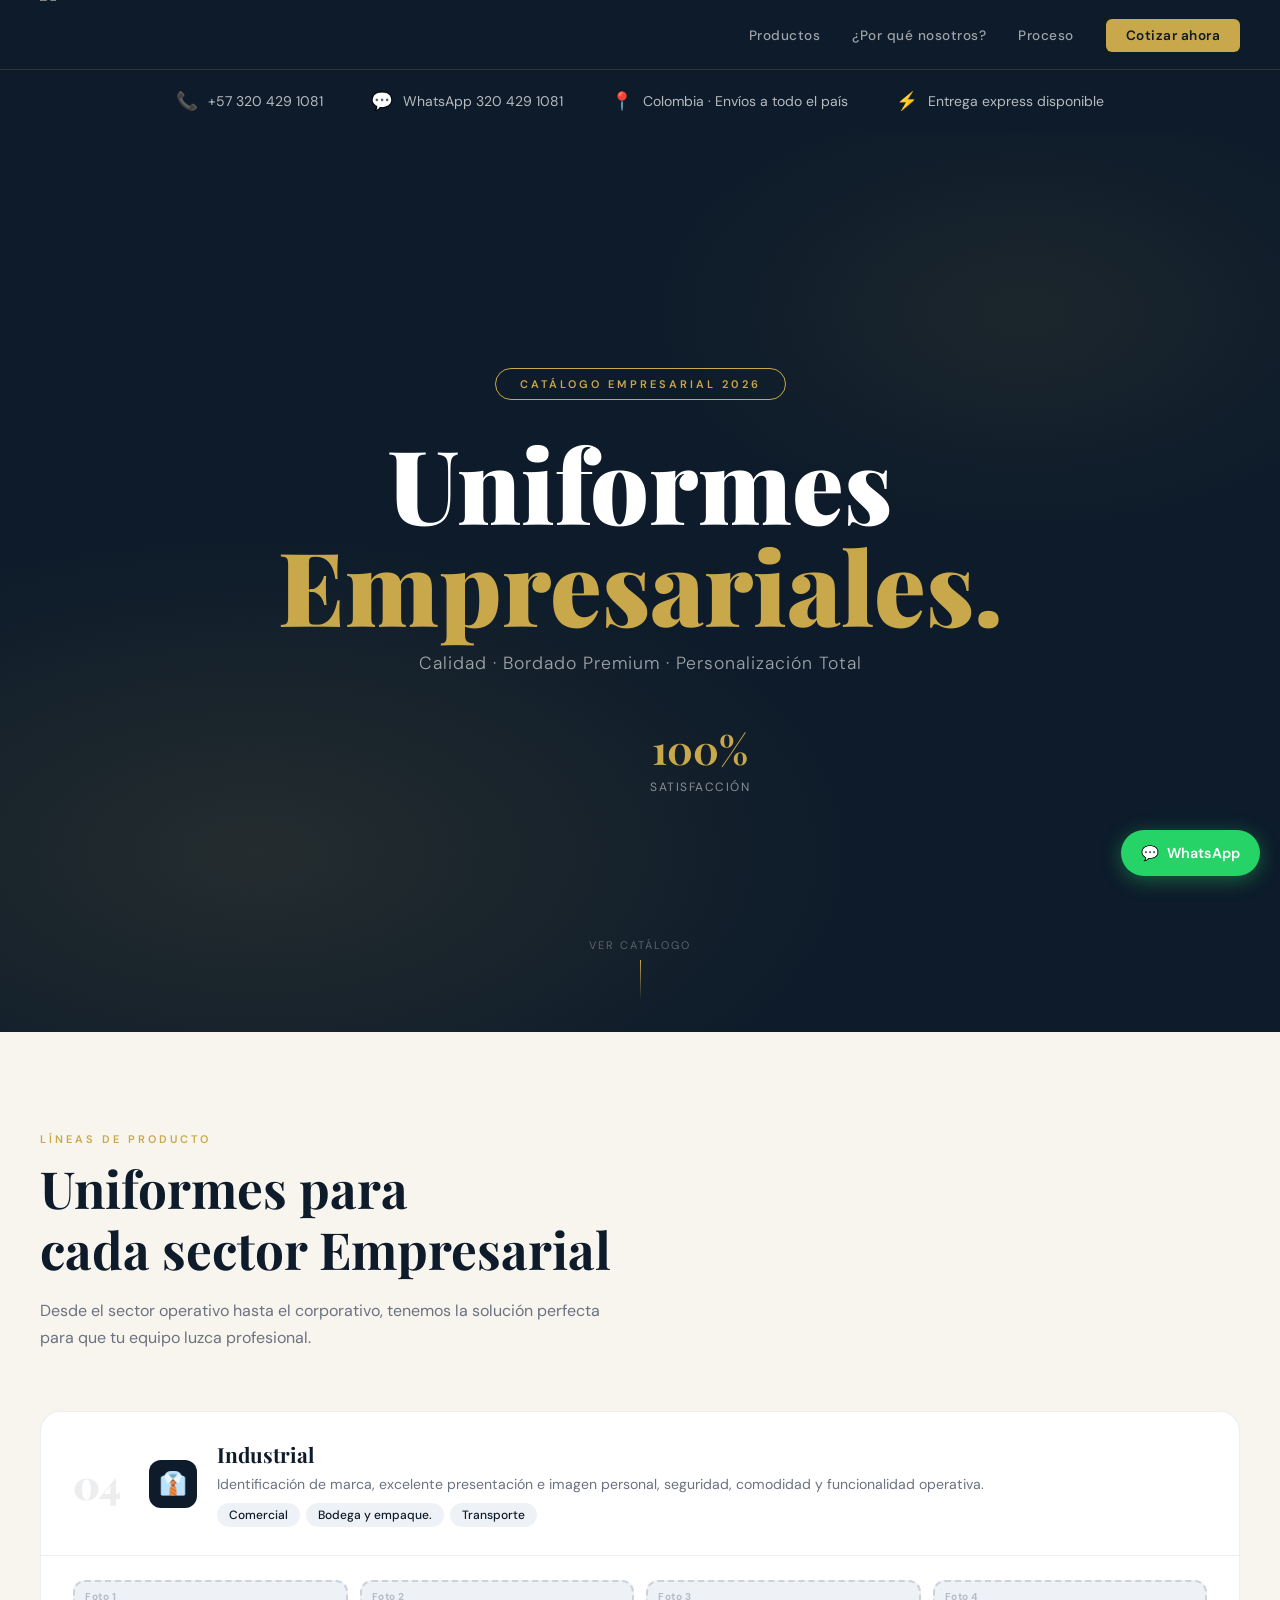
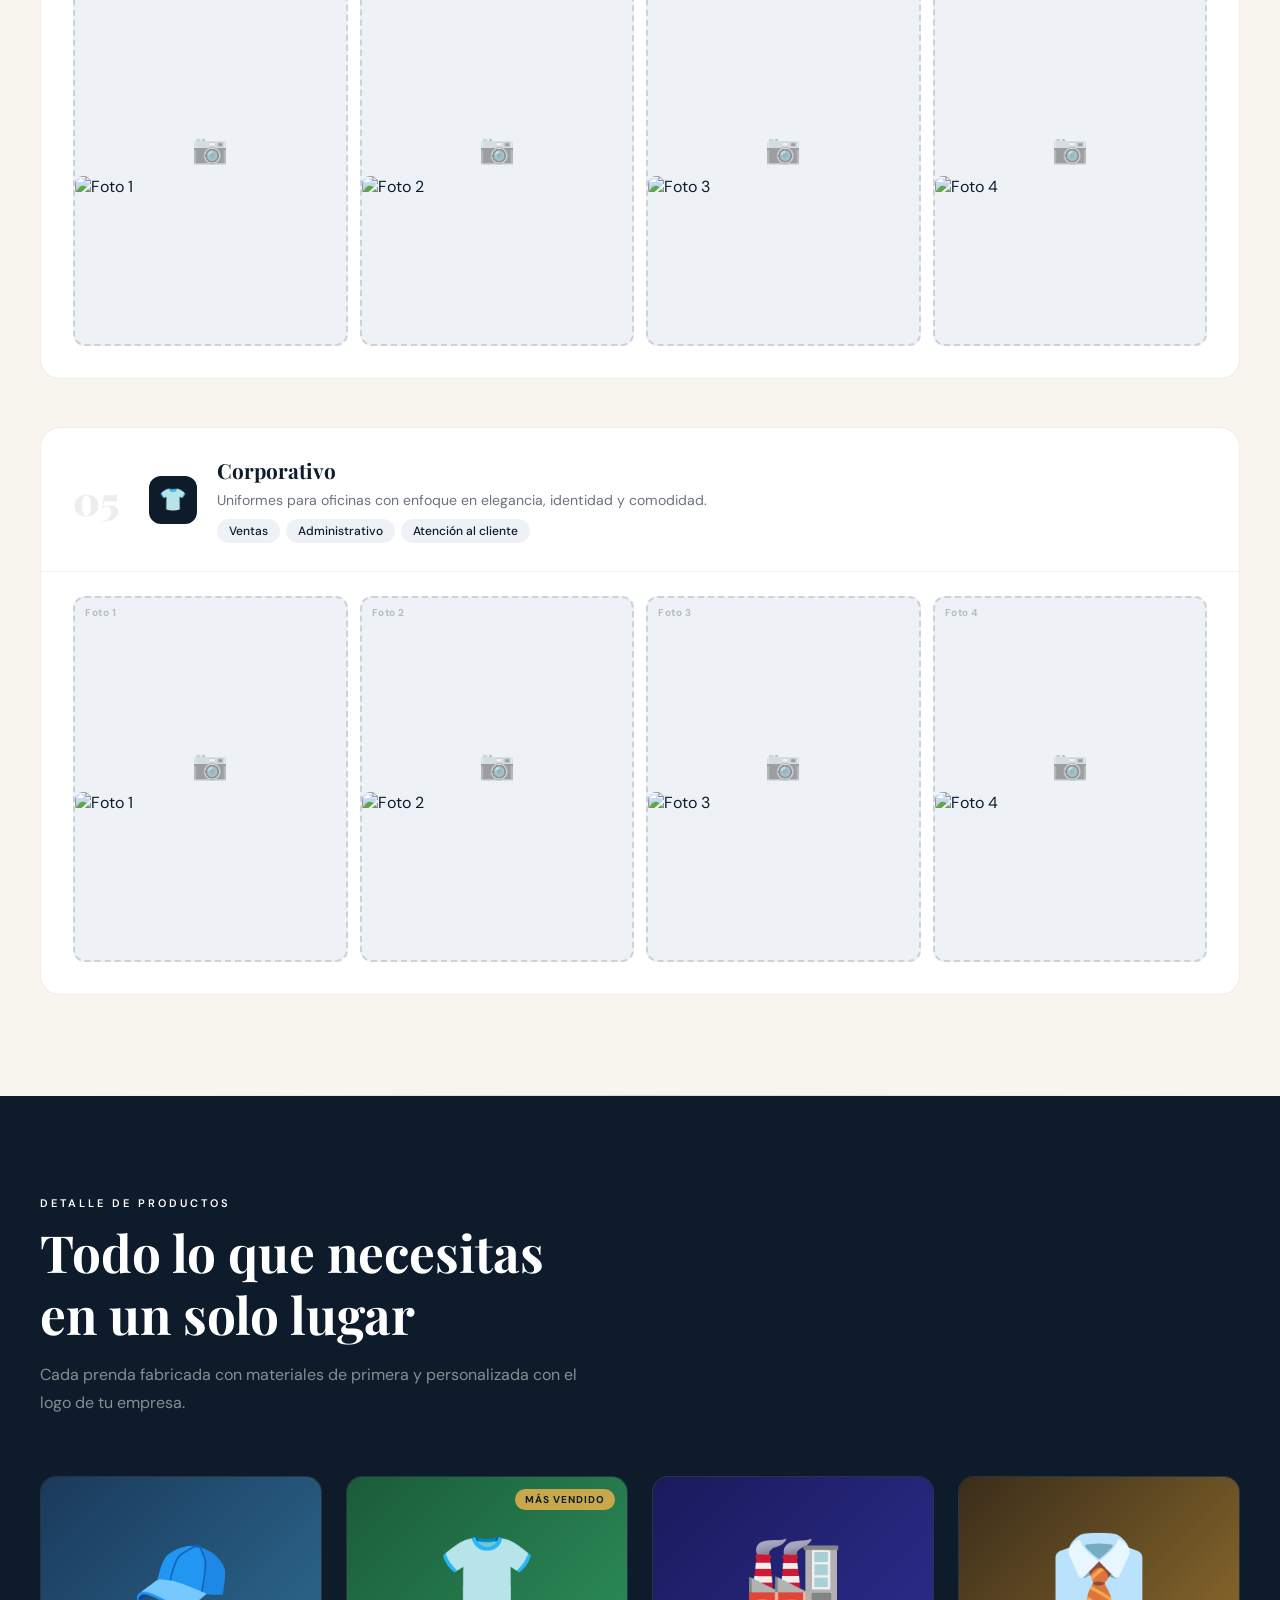
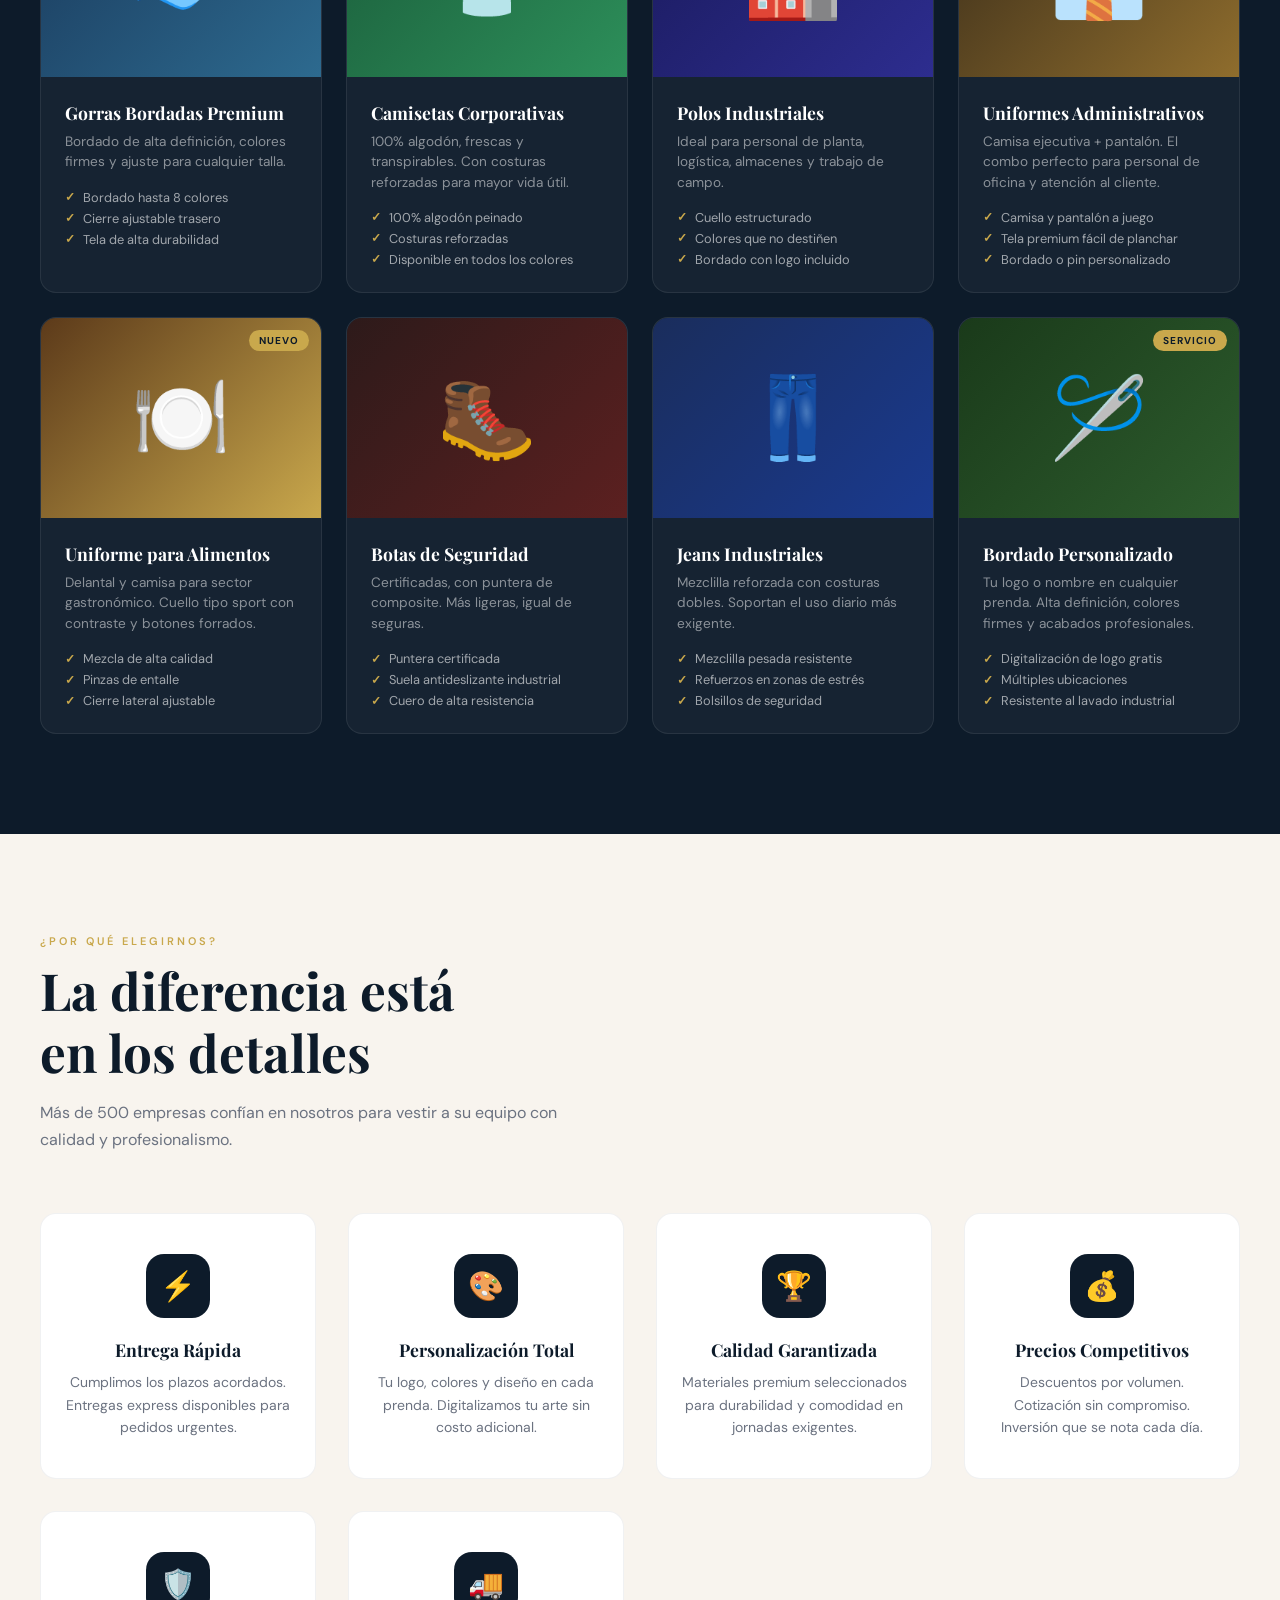
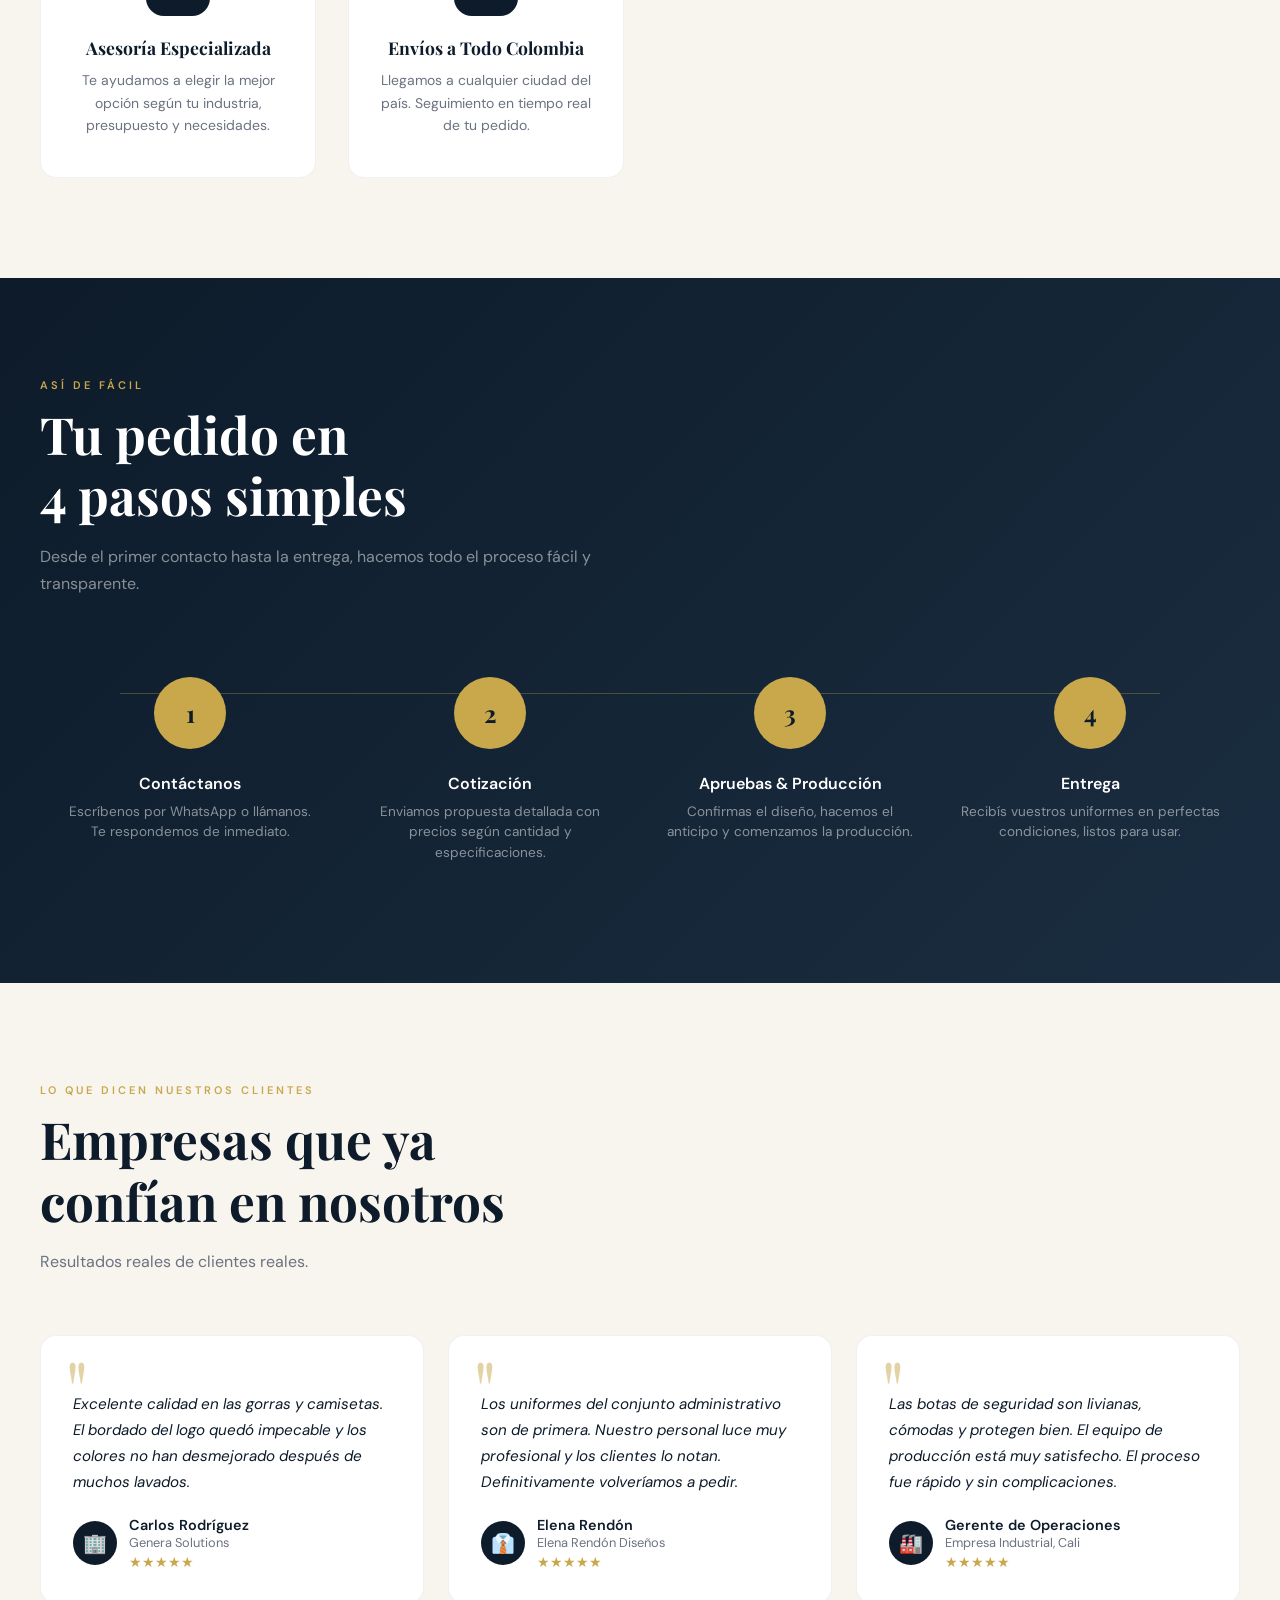
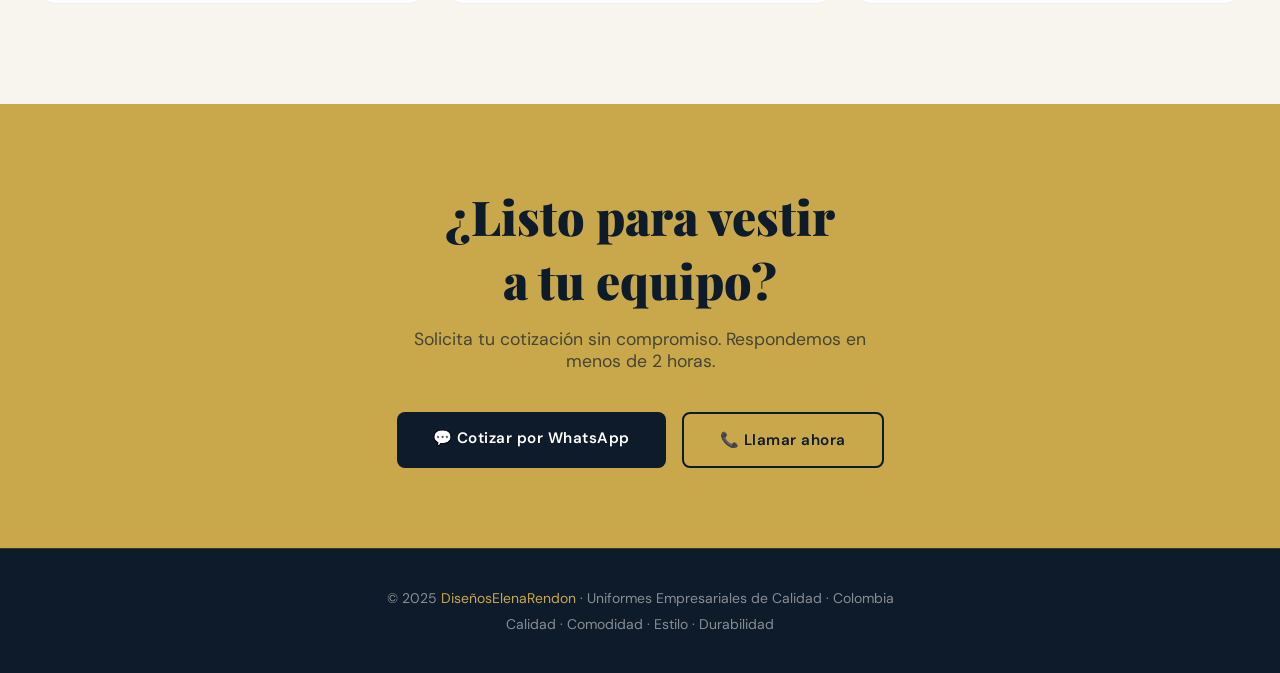
==== commit 19974ede: "create javascript, add jquery and add function to dynamic mapping" ====
--- a/index.html
+++ b/index.html
@@ -8,1071 +8,9 @@
   <link
     href="https://fonts.googleapis.com/css2?family=Playfair+Display:wght@700;900&family=DM+Sans:wght@300;400;500;600&display=swap"
     rel="stylesheet" />
-  <style>
-    :root {
-      --navy: #0d1b2a;
-      --gold: #c9a84c;
-      --gold-light: #f2d27a;
-      --cream: #f8f4ee;
-      --white: #ffffff;
-      --gray: #6b7280;
-      --light: #eef2f7;
-      --accent: #e63946;
-    }
-
-    * {
-      margin: 0;
-      padding: 0;
-      box-sizing: border-box;
-    }
-
-    body {
-      font-family: "DM Sans", sans-serif;
-      background: var(--cream);
-      color: var(--navy);
-      overflow-x: hidden;
-    }
-
-    /* HERO */
-    .hero {
-      min-height: 100vh;
-      background: var(--navy);
-      display: flex;
-      flex-direction: column;
-      align-items: center;
-      justify-content: center;
-      text-align: center;
-      position: relative;
-      overflow: hidden;
-      padding: 60px 20px;
-    }
-
-    .hero::before {
-      content: "";
-      position: absolute;
-      inset: 0;
-      background:
-        radial-gradient(ellipse 80% 60% at 20% 80%,
-          rgba(201, 168, 76, 0.12) 0%,
-          transparent 60%),
-        radial-gradient(ellipse 60% 50% at 80% 20%,
-          rgba(201, 168, 76, 0.08) 0%,
-          transparent 50%);
-    }
-
-    .hero-badge {
-      display: inline-block;
-      border: 1px solid var(--gold);
-      color: var(--gold);
-      font-size: 11px;
-      font-weight: 600;
-      letter-spacing: 3px;
-      text-transform: uppercase;
-      padding: 8px 24px;
-      border-radius: 100px;
-      margin-bottom: 32px;
-      opacity: 0;
-      animation: fadeUp 0.8s 0.2s forwards;
-    }
-
-    .hero h1 {
-      font-family: "Playfair Display", serif;
-      font-size: clamp(3rem, 8vw, 7rem);
-      font-weight: 900;
-      color: var(--white);
-      line-height: 1;
-      margin-bottom: 16px;
-      opacity: 0;
-      animation: fadeUp 0.8s 0.4s forwards;
-    }
-
-    .hero h1 span {
-      color: var(--gold);
-      display: block;
-    }
-
-    .hero-sub {
-      font-size: 1.1rem;
-      color: rgba(255, 255, 255, 0.6);
-      font-weight: 300;
-      letter-spacing: 1px;
-      margin-bottom: 48px;
-      opacity: 0;
-      animation: fadeUp 0.8s 0.6s forwards;
-    }
-
-    .hero-stats {
-      display: flex;
-      gap: 60px;
-      opacity: 0;
-      animation: fadeUp 0.8s 0.8s forwards;
-    }
-
-    .stat {
-      text-align: center;
-    }
-
-    .stat-num {
-      font-family: "Playfair Display", serif;
-      font-size: 2.5rem;
-      color: var(--gold);
-      font-weight: 700;
-      display: block;
-    }
-
-    .stat-label {
-      font-size: 0.75rem;
-      color: rgba(255, 255, 255, 0.5);
-      letter-spacing: 1.5px;
-      text-transform: uppercase;
-      margin-top: 4px;
-    }
-
-    .scroll-hint {
-      position: absolute;
-      bottom: 32px;
-      left: 50%;
-      transform: translateX(-50%);
-      display: flex;
-      flex-direction: column;
-      align-items: center;
-      gap: 8px;
-      color: rgba(255, 255, 255, 0.3);
-      font-size: 11px;
-      letter-spacing: 2px;
-      text-transform: uppercase;
-      animation: bounce 2s infinite;
-    }
-
-    .scroll-hint::after {
-      content: "";
-      width: 1px;
-      height: 40px;
-      background: linear-gradient(to bottom, var(--gold), transparent);
-    }
-
-    /* NAV */
-    nav {
-      background: var(--navy);
-      padding: 0 40px;
-      display: flex;
-      align-items: center;
-      justify-content: space-between;
-      height: 70px;
-      position: sticky;
-      top: 0;
-      z-index: 100;
-      border-bottom: 1px solid rgba(201, 168, 76, 0.2);
-    }
-
-    .nav-logo {
-      display: flex;
-      align-items: center;
-    }
-
-    .nav-logo img {
-      height: 100px;
-      width: auto;
-      object-fit: contain;
-    }
-
-    .nav-logo span {
-      color: var(--gold);
-    }
-
-    .nav-links {
-      display: flex;
-      gap: 32px;
-      list-style: none;
-    }
-
-    .nav-links a {
-      color: rgba(255, 255, 255, 0.6);
-      text-decoration: none;
-      font-size: 0.85rem;
-      letter-spacing: 0.5px;
-      font-weight: 500;
-      transition: color 0.2s;
-    }
-
-    .nav-links a:hover {
-      color: var(--gold);
-    }
-
-    .nav-cta {
-      background: var(--gold);
-      color: var(--navy) !important;
-      padding: 8px 20px;
-      border-radius: 6px;
-      font-weight: 600 !important;
-      color: var(--navy) !important;
-      transition: background 0.2s !important;
-    }
-
-    .nav-cta:hover {
-      background: var(--gold-light) !important;
-      color: var(--navy) !important;
-    }
-
-    /* SECTION COMMON */
-    section {
-      padding: 100px 40px;
-      max-width: 1300px;
-      margin: 0 auto;
-    }
-
-    .section-label {
-      font-size: 11px;
-      font-weight: 600;
-      letter-spacing: 3px;
-      text-transform: uppercase;
-      color: var(--gold);
-      margin-bottom: 12px;
-    }
-
-    .section-title {
-      font-family: "Playfair Display", serif;
-      font-size: clamp(2rem, 4vw, 3.2rem);
-      font-weight: 700;
-      line-height: 1.2;
-      margin-bottom: 16px;
-    }
-
-    .section-desc {
-      color: var(--gray);
-      font-size: 1rem;
-      line-height: 1.7;
-      max-width: 560px;
-      margin-bottom: 60px;
-    }
-
-    /* CATEGORY CARDS */
-    .categories-grid {
-      display: grid;
-      grid-template-columns: repeat(auto-fit, minmax(340px, 1fr));
-      gap: 2px;
-      background: var(--navy);
-      border-radius: 20px;
-      overflow: hidden;
-    }
-
-    .cat-card {
-      background: var(--cream);
-      padding: 48px 40px;
-      transition: background 0.3s;
-      cursor: pointer;
-      position: relative;
-      overflow: hidden;
-    }
-
-    .cat-card::before {
-      content: "";
-      position: absolute;
-      top: 0;
-      left: 0;
-      width: 4px;
-      height: 100%;
-      background: var(--gold);
-      transform: scaleY(0);
-      transform-origin: bottom;
-      transition: transform 0.3s;
-    }
-
-    .cat-card:hover::before {
-      transform: scaleY(1);
-    }
-
-    .cat-card:hover {
-      background: var(--white);
-    }
-
-    .cat-num {
-      font-family: "Playfair Display", serif;
-      font-size: 3rem;
-      color: rgba(13, 27, 42, 0.08);
-      font-weight: 900;
-      line-height: 1;
-      margin-bottom: 16px;
-    }
-
-    .cat-icon {
-      width: 52px;
-      height: 52px;
-      background: var(--navy);
-      border-radius: 14px;
-      display: flex;
-      align-items: center;
-      justify-content: center;
-      margin-bottom: 20px;
-      font-size: 1.5rem;
-    }
-
-    .cat-card h3 {
-      font-family: "Playfair Display", serif;
-      font-size: 1.4rem;
-      font-weight: 700;
-      margin-bottom: 10px;
-      color: var(--navy);
-    }
-
-    .cat-card p {
-      color: var(--gray);
-      font-size: 0.9rem;
-      line-height: 1.6;
-      margin-bottom: 20px;
-    }
-
-    .cat-tags {
-      display: flex;
-      flex-wrap: wrap;
-      gap: 6px;
-    }
-
-    .tag {
-      background: var(--light);
-      color: var(--navy);
-      font-size: 0.75rem;
-      padding: 4px 12px;
-      border-radius: 100px;
-      font-weight: 500;
-    }
-
-    /* PRODUCTS SHOWCASE */
-    .products-section {
-      background: var(--navy);
-      max-width: 100%;
-      padding: 100px 0;
-    }
-
-    .products-inner {
-      max-width: 1300px;
-      margin: 0 auto;
-      padding: 0 40px;
-    }
-
-    .products-section .section-title,
-    .products-section .section-label {
-      color: var(--white);
-    }
-
-    .products-section .section-desc {
-      color: rgba(255, 255, 255, 0.5);
-    }
-
-    .products-grid {
-      display: grid;
-      grid-template-columns: repeat(auto-fit, minmax(280px, 1fr));
-      gap: 24px;
-    }
-
-    .product-card {
-      background: rgba(255, 255, 255, 0.04);
-      border: 1px solid rgba(255, 255, 255, 0.08);
-      border-radius: 16px;
-      overflow: hidden;
-      transition:
-        transform 0.3s,
-        border-color 0.3s;
-    }
-
-    .product-card:hover {
-      transform: translateY(-6px);
-      border-color: var(--gold);
-    }
-
-    .product-img {
-      height: 200px;
-      display: flex;
-      align-items: center;
-      justify-content: center;
-      font-size: 5rem;
-      position: relative;
-      overflow: hidden;
-    }
-
-    .product-img-gorras {
-      background: linear-gradient(135deg, #1a3a5c 0%, #2d6a8f 100%);
-    }
-
-    .product-img-camisetas {
-      background: linear-gradient(135deg, #1a5c3a 0%, #2d8f5a 100%);
-    }
-
-    .product-img-polos {
-      background: linear-gradient(135deg, #1a1a5c 0%, #2d2d8f 100%);
-    }
-
-    .product-img-admin {
-      background: linear-gradient(135deg, #3a2d1a 0%, #8f6d2d 100%);
-    }
-
-    .product-img-jeans {
-      background: linear-gradient(135deg, #1a2d5c 0%, #1a3a8f 100%);
-    }
-
-    .product-img-botas {
-      background: linear-gradient(135deg, #2d1a1a 0%, #5c2020 100%);
-    }
-
-    .product-img-delantal {
-      background: linear-gradient(135deg, #5c3a1a 0%, #c9a84c 100%);
-    }
-
-    .product-img-bordado {
-      background: linear-gradient(135deg, #1a3a1a 0%, #2d5c2d 100%);
-    }
-
-    .product-badge {
-      position: absolute;
-      top: 12px;
-      right: 12px;
-      background: var(--gold);
-      color: var(--navy);
-      font-size: 10px;
-      font-weight: 700;
-      padding: 4px 10px;
-      border-radius: 100px;
-      letter-spacing: 1px;
-    }
-
-    .product-info {
-      padding: 24px;
-    }
-
-    .product-info h4 {
-      font-family: "Playfair Display", serif;
-      font-size: 1.1rem;
-      color: var(--white);
-      margin-bottom: 8px;
-    }
-
-    .product-info p {
-      color: rgba(255, 255, 255, 0.5);
-      font-size: 0.85rem;
-      line-height: 1.5;
-      margin-bottom: 16px;
-    }
-
-    .product-features {
-      display: flex;
-      flex-direction: column;
-      gap: 4px;
-    }
-
-    .feat {
-      display: flex;
-      align-items: center;
-      gap: 8px;
-      color: rgba(255, 255, 255, 0.6);
-      font-size: 0.8rem;
-    }
-
-    .feat::before {
-      content: "✓";
-      color: var(--gold);
-      font-weight: 700;
-      font-size: 0.75rem;
-    }
-
-    /* WHY US */
-    .why-grid {
-      display: grid;
-      grid-template-columns: repeat(auto-fit, minmax(220px, 1fr));
-      gap: 32px;
-    }
-
-    .why-item {
-      text-align: center;
-      padding: 40px 24px;
-      border-radius: 16px;
-      background: var(--white);
-      border: 1px solid rgba(13, 27, 42, 0.06);
-      transition:
-        box-shadow 0.3s,
-        transform 0.3s;
-    }
-
-    .why-item:hover {
-      box-shadow: 0 20px 60px rgba(13, 27, 42, 0.1);
-      transform: translateY(-4px);
-    }
-
-    .why-icon {
-      width: 64px;
-      height: 64px;
-      background: var(--navy);
-      border-radius: 18px;
-      display: flex;
-      align-items: center;
-      justify-content: center;
-      font-size: 1.8rem;
-      margin: 0 auto 20px;
-    }
-
-    .why-item h4 {
-      font-family: "Playfair Display", serif;
-      font-size: 1.1rem;
-      margin-bottom: 10px;
-    }
-
-    .why-item p {
-      color: var(--gray);
-      font-size: 0.875rem;
-      line-height: 1.6;
-    }
-
-    /* PROCESS */
-    .process-section {
-      background: linear-gradient(135deg, var(--navy) 0%, #1a2d40 100%);
-      max-width: 100%;
-      padding: 100px 0;
-    }
-
-    .process-inner {
-      max-width: 1300px;
-      margin: 0 auto;
-      padding: 0 40px;
-    }
-
-    .process-section .section-title {
-      color: var(--white);
-    }
-
-    .process-section .section-desc {
-      color: rgba(255, 255, 255, 0.5);
-    }
-
-    .process-steps {
-      display: grid;
-      grid-template-columns: repeat(auto-fit, minmax(200px, 1fr));
-      gap: 0;
-      position: relative;
-    }
-
-    .process-steps::before {
-      content: "";
-      position: absolute;
-      top: 36px;
-      left: 80px;
-      right: 80px;
-      height: 1px;
-      background: rgba(201, 168, 76, 0.3);
-    }
-
-    .step {
-      text-align: center;
-      padding: 20px;
-      position: relative;
-    }
-
-    .step-num {
-      width: 72px;
-      height: 72px;
-      background: var(--gold);
-      border-radius: 50%;
-      display: flex;
-      align-items: center;
-      justify-content: center;
-      margin: 0 auto 24px;
-      font-family: "Playfair Display", serif;
-      font-size: 1.5rem;
-      font-weight: 700;
-      color: var(--navy);
-      position: relative;
-      z-index: 1;
-    }
-
-    .step h4 {
-      color: var(--white);
-      font-size: 1rem;
-      font-weight: 600;
-      margin-bottom: 8px;
-    }
-
-    .step p {
-      color: rgba(255, 255, 255, 0.5);
-      font-size: 0.85rem;
-      line-height: 1.5;
-    }
-
-    /* CTA SECTION */
-    .cta-section {
-      background: var(--gold);
-      max-width: 100%;
-      padding: 80px 40px;
-      text-align: center;
-    }
-
-    .cta-section h2 {
-      font-family: "Playfair Display", serif;
-      font-size: clamp(2rem, 4vw, 3rem);
-      color: var(--navy);
-      margin-bottom: 16px;
-      font-weight: 900;
-    }
-
-    .cta-section p {
-      color: rgba(13, 27, 42, 0.7);
-      font-size: 1.1rem;
-      margin-bottom: 40px;
-      max-width: 500px;
-      margin-left: auto;
-      margin-right: auto;
-    }
-
-    .cta-buttons {
-      display: flex;
-      gap: 16px;
-      justify-content: center;
-      flex-wrap: wrap;
-    }
-
-    .btn-primary {
-      background: var(--navy);
-      color: var(--white);
-      padding: 16px 36px;
-      border-radius: 8px;
-      font-size: 0.95rem;
-      font-weight: 600;
-      text-decoration: none;
-      letter-spacing: 0.5px;
-      transition:
-        transform 0.2s,
-        box-shadow 0.2s;
-      display: inline-block;
-    }
-
-    .btn-primary:hover {
-      transform: translateY(-2px);
-      box-shadow: 0 12px 40px rgba(13, 27, 42, 0.3);
-    }
-
-    .btn-outline {
-      background: transparent;
-      color: var(--navy);
-      padding: 16px 36px;
-      border-radius: 8px;
-      font-size: 0.95rem;
-      font-weight: 600;
-      text-decoration: none;
-      border: 2px solid var(--navy);
-      letter-spacing: 0.5px;
-      transition:
-        background 0.2s,
-        color 0.2s;
-      display: inline-block;
-    }
-
-    .btn-outline:hover {
-      background: var(--navy);
-      color: var(--white);
-    }
-
-    /* TESTIMONIALS */
-    .testimonials-grid {
-      display: grid;
-      grid-template-columns: repeat(auto-fit, minmax(300px, 1fr));
-      gap: 24px;
-    }
-
-    .testimonial {
-      background: var(--white);
-      border-radius: 16px;
-      padding: 32px;
-      border: 1px solid rgba(13, 27, 42, 0.06);
-      position: relative;
-    }
-
-    .testimonial::before {
-      content: '"';
-      font-family: "Playfair Display", serif;
-      font-size: 5rem;
-      color: var(--gold);
-      line-height: 1;
-      position: absolute;
-      top: 12px;
-      left: 24px;
-      opacity: 0.5;
-    }
-
-    .testimonial-text {
-      color: var(--navy);
-      font-size: 0.95rem;
-      line-height: 1.7;
-      margin-bottom: 20px;
-      padding-top: 24px;
-      font-style: italic;
-    }
-
-    .testimonial-author {
-      display: flex;
-      align-items: center;
-      gap: 12px;
-    }
-
-    .author-avatar {
-      width: 44px;
-      height: 44px;
-      background: var(--navy);
-      border-radius: 50%;
-      display: flex;
-      align-items: center;
-      justify-content: center;
-      font-size: 1.2rem;
-    }
-
-    .author-name {
-      font-weight: 600;
-      font-size: 0.9rem;
-      color: var(--navy);
-    }
-
-    .author-company {
-      font-size: 0.8rem;
-      color: var(--gray);
-    }
-
-    .stars {
-      color: var(--gold);
-      font-size: 0.9rem;
-      margin-top: 2px;
-    }
-
-    /* FOOTER */
-    footer {
-      background: var(--navy);
-      color: rgba(255, 255, 255, 0.5);
-      text-align: center;
-      padding: 40px;
-      font-size: 0.875rem;
-      border-top: 1px solid rgba(201, 168, 76, 0.2);
-    }
-
-    footer span {
-      color: var(--gold);
-    }
-
-    /* DIVIDER */
-    .divider {
-      height: 1px;
-      background: linear-gradient(to right,
-          transparent,
-          rgba(13, 27, 42, 0.12),
-          transparent);
-      margin: 0 40px;
-    }
-
-    /* ANIMATIONS */
-    @keyframes fadeUp {
-      from {
-        opacity: 0;
-        transform: translateY(30px);
-      }
-
-      to {
-        opacity: 1;
-        transform: translateY(0);
-      }
-    }
-
-    @keyframes bounce {
-
-      0%,
-      100% {
-        transform: translateX(-50%) translateY(0);
-      }
-
-      50% {
-        transform: translateX(-50%) translateY(-8px);
-      }
-    }
-
-    /* CONTACT STRIP */
-    .contact-strip {
-      background: var(--navy);
-      display: flex;
-      justify-content: center;
-      align-items: center;
-      gap: 48px;
-      padding: 20px 40px;
-      flex-wrap: wrap;
-    }
-
-    .contact-item {
-      display: flex;
-      align-items: center;
-      gap: 10px;
-      color: rgba(255, 255, 255, 0.7);
-      font-size: 0.875rem;
-    }
-
-    .contact-item span:first-child {
-      color: var(--gold);
-      font-size: 1.1rem;
-    }
-
-    /* ===== RESPONSIVE MOBILE ===== */
-    @media (max-width: 768px) {
-
-      /* NAV mobile */
-      nav {
-        padding: 0 20px;
-        height: 60px;
-      }
-
-      .nav-links {
-        display: none;
-      }
-
-      .nav-logo {
-        font-size: 1.1rem;
-      }
-
-      /* Mostrar solo el botón CTA en móvil */
-      .nav-mobile-cta {
-        display: flex !important;
-      }
-
-      /* CONTACT STRIP */
-      .contact-strip {
-        gap: 12px;
-        padding: 14px 16px;
-        justify-content: flex-start;
-        overflow-x: auto;
-        flex-wrap: nowrap;
-        -webkit-overflow-scrolling: touch;
-      }
-
-      .contact-item {
-        font-size: 0.78rem;
-        white-space: nowrap;
-        flex-shrink: 0;
-      }
-
-      /* HERO */
-      .hero {
-        min-height: 90vh;
-        padding: 80px 20px 60px;
-      }
-
-      .hero h1 {
-        font-size: clamp(2.4rem, 11vw, 3.5rem);
-      }
-
-      .hero-sub {
-        font-size: 0.9rem;
-        letter-spacing: 0.5px;
-      }
-
-      .hero-stats {
-        gap: 28px;
-      }
-
-      .stat-num {
-        font-size: 2rem;
-      }
-
-      .stat-label {
-        font-size: 0.7rem;
-        letter-spacing: 1px;
-      }
-
-      .hero-badge {
-        font-size: 9px;
-        letter-spacing: 2px;
-        padding: 6px 16px;
-        margin-bottom: 20px;
-      }
-
-      /* SECTIONS */
-      section {
-        padding: 60px 20px;
-      }
-
-      .section-title {
-        font-size: clamp(1.6rem, 7vw, 2.2rem);
-      }
-
-      .section-desc {
-        font-size: 0.9rem;
-        margin-bottom: 36px;
-      }
-
-      /* CATEGORIES GRID */
-      .categories-grid {
-        grid-template-columns: 1fr;
-        border-radius: 14px;
-      }
-
-      .cat-card {
-        padding: 32px 24px;
-      }
-
-      .cat-num {
-        font-size: 2rem;
-        margin-bottom: 10px;
-      }
-
-      /* PRODUCTS SECTION */
-      .products-section {
-        padding: 60px 0;
-      }
-
-      .products-inner {
-        padding: 0 20px;
-      }
-
-      .products-grid {
-        grid-template-columns: 1fr 1fr;
-        gap: 14px;
-      }
-
-      .product-img {
-        height: 130px;
-        font-size: 3rem;
-      }
-
-      .product-info {
-        padding: 14px;
-      }
-
-      .product-info h4 {
-        font-size: 0.9rem;
-        margin-bottom: 4px;
-      }
-
-      .product-info p {
-        font-size: 0.78rem;
-        margin-bottom: 10px;
-      }
-
-      .feat {
-        font-size: 0.75rem;
-      }
-
-      /* WHY GRID */
-      .why-grid {
-        grid-template-columns: 1fr 1fr;
-        gap: 14px;
-      }
-
-      .why-item {
-        padding: 24px 16px;
-      }
-
-      .why-icon {
-        width: 48px;
-        height: 48px;
-        font-size: 1.4rem;
-        margin-bottom: 14px;
-      }
-
-      .why-item h4 {
-        font-size: 0.95rem;
-      }
-
-      .why-item p {
-        font-size: 0.8rem;
-      }
-
-      /* PROCESS */
-      .process-section {
-        padding: 60px 0;
-      }
-
-      .process-inner {
-        padding: 0 20px;
-      }
-
-      .process-steps {
-        grid-template-columns: 1fr 1fr;
-      }
-
-      .process-steps::before {
-        display: none;
-      }
-
-      .step {
-        padding: 16px 12px;
-      }
-
-      .step-num {
-        width: 56px;
-        height: 56px;
-        font-size: 1.2rem;
-        margin-bottom: 16px;
-      }
-
-      .step h4 {
-        font-size: 0.9rem;
-      }
-
-      .step p {
-        font-size: 0.8rem;
-      }
-
-      /* TESTIMONIALS */
-      .testimonials-grid {
-        grid-template-columns: 1fr;
-        gap: 16px;
-      }
-
-      .testimonial {
-        padding: 24px 20px;
-      }
-
-      .testimonial-text {
-        font-size: 0.88rem;
-      }
-
-      /* CTA */
-      .cta-section {
-        padding: 60px 20px;
-      }
-
-      .cta-buttons {
-        flex-direction: column;
-        align-items: center;
-      }
-
-      .btn-primary,
-      .btn-outline {
-        width: 100%;
-        max-width: 320px;
-        text-align: center;
-        padding: 16px 24px;
-      }
-
-      /* FOOTER */
-      footer {
-        padding: 28px 20px;
-        font-size: 0.8rem;
-      }
-
-      /* DIVIDER */
-      .divider {
-        margin: 0 20px;
-      }
-    }
-
-    @media (max-width: 400px) {
-      .products-grid {
-        grid-template-columns: 1fr;
-      }
-
-      .why-grid {
-        grid-template-columns: 1fr;
-      }
-
-      .process-steps {
-        grid-template-columns: 1fr;
-      }
-
-      .hero-stats {
-        gap: 20px;
-      }
-    }
-  </style>
+  <link rel="stylesheet" href="./assets/css/style.css">
+  <script src="https://ajax.googleapis.com/ajax/libs/jquery/3.7.1/jquery.min.js"></script>
+  <script src="./js/logic.js"></script>
 </head>
 
 <body>
@@ -1164,590 +102,7 @@
       perfecta para que tu equipo luzca profesional.
     </p>
 
-    <style>
-      .cat-expanded {
-        display: flex;
-        flex-direction: column;
-        gap: 48px;
-      }
-
-      .cat-line {
-        background: var(--white);
-        border-radius: 20px;
-        overflow: hidden;
-        border: 1px solid rgba(13, 27, 42, 0.07);
-      }
-
-      .cat-line-header {
-        display: flex;
-        align-items: center;
-        gap: 20px;
-        padding: 28px 32px;
-        border-bottom: 1px solid rgba(13, 27, 42, 0.07);
-      }
-
-      .cat-line-num {
-        font-family: "Playfair Display", serif;
-        font-size: 2.5rem;
-        font-weight: 900;
-        color: rgba(13, 27, 42, 0.08);
-        line-height: 1;
-        min-width: 56px;
-      }
-
-      .cat-line-icon {
-        width: 48px;
-        height: 48px;
-        background: var(--navy);
-        border-radius: 12px;
-        display: flex;
-        align-items: center;
-        justify-content: center;
-        font-size: 1.4rem;
-        flex-shrink: 0;
-      }
-
-      .cat-line-info h3 {
-        font-family: "Playfair Display", serif;
-        font-size: 1.3rem;
-        font-weight: 700;
-        color: var(--navy);
-        margin-bottom: 6px;
-      }
-
-      .cat-line-info p {
-        color: var(--gray);
-        font-size: 0.88rem;
-        line-height: 1.5;
-        margin-bottom: 8px;
-      }
-
-      .cat-line-body {
-        padding: 24px 32px 32px;
-      }
-
-      .cat-photos-grid {
-        display: grid;
-        grid-template-columns: repeat(4, 1fr);
-        gap: 12px;
-      }
-
-      .photo-slot {
-        aspect-ratio: 3/4;
-        border-radius: 12px;
-        border: 2px dashed rgba(13, 27, 42, 0.15);
-        background: var(--light);
-        display: flex;
-        flex-direction: column;
-        align-items: center;
-        justify-content: center;
-        gap: 8px;
-        cursor: pointer;
-        transition:
-          border-color 0.2s,
-          background 0.2s;
-        position: relative;
-        overflow: hidden;
-      }
-
-      .photo-slot:hover {
-        border-color: var(--gold);
-        background: #fdf8ef;
-      }
-
-      .photo-slot-icon {
-        font-size: 1.8rem;
-        opacity: 0.4;
-      }
-
-      .photo-slot-label {
-        font-size: 0.72rem;
-        color: var(--gray);
-        font-weight: 500;
-        text-align: center;
-        padding: 0 8px;
-      }
-
-      .photo-slot-num {
-        position: absolute;
-        top: 8px;
-        left: 10px;
-        font-size: 10px;
-        font-weight: 700;
-        color: rgba(13, 27, 42, 0.25);
-        letter-spacing: 0.5px;
-      }
-
-      @media (max-width: 768px) {
-        .cat-line-header {
-          padding: 20px;
-          gap: 14px;
-        }
-
-        .cat-line-num {
-          font-size: 1.8rem;
-          min-width: 40px;
-        }
-
-        .cat-line-body {
-          padding: 16px 20px 24px;
-        }
-
-        .cat-photos-grid {
-          grid-template-columns: repeat(2, 1fr);
-          gap: 10px;
-        }
-
-        .cat-line-info h3 {
-          font-size: 1.1rem;
-        }
-      }
-    </style>
-
-    <div class="cat-expanded">
-
-      <!-- 01 ADMINISTRATIVO -->
-      <div class="cat-line">
-        <div class="cat-line-header">
-          <div class="cat-line-num">04</div>
-          <div class="cat-line-icon">👔</div>
-          <div class="cat-line-info">
-            <h3>Administración y Comercial</h3>
-            <p>
-              Camisa clásica + pantalón ejecutivo. Elegancia que impulsa
-              tu desempeño y proyecta confianza en ti mismo.
-            </p>
-            <div class="cat-tags">
-              <span class="tag">Corporativo</span><span class="tag">Diseños Estilizados</span><span class="tag">Tela
-                premium</span>
-            </div>
-          </div>
-        </div>
-        <div class="cat-line-body">
-          <div class="cat-photos-grid">
-            <div class="photo-slot">
-              <div class="Admi1">Foto 1</div>
-              <div class="photo-slot-icon">📷</div>
-              <div class="photo-slot-label">Agregar foto administrativa</div>
-            </div>
-            <div class="photo-slot">
-              <div class="photo-slot-num">Foto 2</div>
-              <div class="photo-slot-icon">📷</div>
-              <div class="photo-slot-label">Agregar foto administrativa</div>
-            </div>
-            <div class="photo-slot">
-              <div class="photo-slot-num">Foto 3</div>
-              <div class="photo-slot-icon">📷</div>
-              <div class="photo-slot-label">Agregar foto administrativa</div>
-            </div>
-            <div class="photo-slot">
-              <div class="photo-slot-num">Foto 4</div>
-              <div class="photo-slot-icon">📷</div>
-              <div class="photo-slot-label">Agregar foto administrativa</div>
-            </div>
-          </div>
-        </div>
-      </div>
-
-
-      <!-- 02 LOGÍSTICA -->
-      <div class="cat-line">
-        <div class="cat-line-header">
-          <div class="cat-line-num">04</div>
-          <div class="cat-line-icon">👔</div>
-          <div class="cat-line-info">
-            <h3> Logística</h3>
-            <p>
-              Identificación de marca, excelente presentación e imagen personal, seguridad, comodidad y
-              funcionalidad operativa.
-
-            </p>
-            <div class="cat-tags">
-              <span class="tag">Comercial</span><span class="tag">Bodega y empaque.</span><span
-                class="tag">Transporte</span>
-            </div>
-          </div>
-        </div>
-        <div class="cat-line-body">
-          <div class="cat-photos-grid">
-            <div class="photo-slot">
-              <div class="photo-slot-num">Foto 1</div>
-              <div class="photo-slot-icon">📷</div>
-              <div class="photo-slot-label">Agregar foto logística</div>
-            </div>
-            <div class="photo-slot">
-              <div class="photo-slot-num">Foto 2</div>
-              <div class="photo-slot-icon">📷</div>
-              <div class="photo-slot-label">Agregar foto logística</div>
-            </div>
-            <div class="photo-slot">
-              <div class="photo-slot-num">Foto 3</div>
-              <div class="photo-slot-icon">📷</div>
-              <div class="photo-slot-label">Agregar foto logística</div>
-            </div>
-            <div class="photo-slot">
-              <div class="photo-slot-num">Foto 4</div>
-              <div class="photo-slot-icon">📷</div>
-              <div class="photo-slot-label">Agregar foto logística</div>
-            </div>
-          </div>
-        </div>
-      </div>
-
-      <!-- 03 ANTIFLUIDOS -->
-      <div class="cat-line">
-        <div class="cat-line-header">
-          <div class="cat-line-num">04</div>
-          <div class="cat-line-icon">👔</div>
-          <div class="cat-line-info">
-            <h3> Antifluidos </h3>
-            <p>
-              Identificación de marca, excelente presentación e imagen personal, seguridad, comodidad y
-              funcionalidad operativa.
-
-            </p>
-            <div class="cat-tags">
-              <span class="tag">Comercial</span><span class="tag">Bodega y empaque.</span><span
-                class="tag">Transporte</span>
-            </div>
-          </div>
-        </div>
-        <div class="cat-line-body">
-          <div class="cat-photos-grid">
-            <div class="photo-slot">
-              <div class="photo-slot-num">Foto 1</div>
-              <div class="photo-slot-icon">📷</div>
-              <div class="photo-slot-label">Agregar foto antifluido</div>
-            </div>
-            <div class="photo-slot">
-              <div class="photo-slot-num">Foto 2</div>
-              <div class="photo-slot-icon">📷</div>
-              <div class="photo-slot-label">Agregar foto antifluido</div>
-            </div>
-            <div class="photo-slot">
-              <div class="photo-slot-num">Foto 3</div>
-              <div class="photo-slot-icon">📷</div>
-              <div class="photo-slot-label">Agregar foto antifluido</div>
-            </div>
-            <div class="photo-slot">
-              <div class="photo-slot-num">Foto 4</div>
-              <div class="photo-slot-icon">📷</div>
-              <div class="photo-slot-label">Agregar foto antifluido</div>
-            </div>
-          </div>
-        </div>
-      </div>
-
-
-      <!-- 03 ALIMENTOS -->
-      <div class="cat-line">
-        <div class="cat-line-header">
-          <div class="cat-line-num">04</div>
-          <div class="cat-line-icon">👔</div>
-          <div class="cat-line-info">
-            <h3> Alimentos </h3>
-            <p>
-              Identificación de marca, excelente presentación e imagen personal, seguridad, comodidad y
-              funcionalidad operativa.
-
-            </p>
-            <div class="cat-tags">
-              <span class="tag">Comercial</span><span class="tag">Bodega y empaque.</span><span
-                class="tag">Transporte</span>
-            </div>
-          </div>
-        </div>
-        <div class="cat-line-body">
-          <div class="cat-photos-grid">
-            <div class="photo-slot">
-              <div class="photo-slot-num">Foto 1</div>
-              <div class="photo-slot-icon">📷</div>
-              <div class="photo-slot-label">Agregar foto alimentos</div>
-            </div>
-            <div class="photo-slot">
-              <div class="photo-slot-num">Foto 2</div>
-              <div class="photo-slot-icon">📷</div>
-              <div class="photo-slot-label">Agregar foto alimentos</div>
-            </div>
-            <div class="photo-slot">
-              <div class="photo-slot-num">Foto 3</div>
-              <div class="photo-slot-icon">📷</div>
-              <div class="photo-slot-label">Agregar foto alimentos</div>
-            </div>
-            <div class="photo-slot">
-              <div class="photo-slot-num">Foto 4</div>
-              <div class="photo-slot-icon">📷</div>
-              <div class="photo-slot-label">Agregar foto alimentos</div>
-            </div>
-          </div>
-        </div>
-      </div>
-
-
-      <!-- 03 INDUSTRIAL -->
-      <div class="cat-line">
-        <div class="cat-line-header">
-          <div class="cat-line-num">04</div>
-          <div class="cat-line-icon">👔</div>
-          <div class="cat-line-info">
-            <h3> Industrial </h3>
-            <p>
-              Identificación de marca, excelente presentación e imagen personal, seguridad, comodidad y
-              funcionalidad operativa.
-
-            </p>
-            <div class="cat-tags">
-              <span class="tag">Comercial</span><span class="tag">Bodega y empaque.</span><span
-                class="tag">Transporte</span>
-            </div>
-          </div>
-        </div>
-        <div class="cat-line-body">
-          <div class="cat-photos-grid">
-            <div class="photo-slot">
-              <div class="photo-slot-num">Foto 1</div>
-              <div class="photo-slot-icon">📷</div>
-              <div class="photo-slot-label">Agregar foto industrial</div>
-            </div>
-            <div class="photo-slot">
-              <div class="photo-slot-num">Foto 2</div>
-              <div class="photo-slot-icon">📷</div>
-              <div class="photo-slot-label">Agregar foto industrial</div>
-            </div>
-            <div class="photo-slot">
-              <div class="photo-slot-num">Foto 3</div>
-              <div class="photo-slot-icon">📷</div>
-              <div class="photo-slot-label">Agregar foto industrial</div>
-            </div>
-            <div class="photo-slot">
-              <div class="photo-slot-num">Foto 4</div>
-              <div class="photo-slot-icon">📷</div>
-              <div class="photo-slot-label">Agregar foto industrial</div>
-            </div>
-          </div>
-        </div>
-      </div>
-
-
-      <!-- 01 GORRAS -->
-      <div class="cat-line">
-        <div class="cat-line-header">
-          <div class="cat-line-num">01</div>
-          <div class="cat-line-icon">🧢</div>
-          <div class="cat-line-info">
-            <h3>Gorras Bordadas</h3>
-            <p>
-              Bordado de alta definición que proyecta calidad y
-              profesionalismo. Ajuste cómodo y material resistente para uso
-              diario.
-            </p>
-            <div class="cat-tags">
-              <span class="tag">100% algodón</span><span class="tag">Ajustable</span><span class="tag">Alta
-                definición</span>
-            </div>
-          </div>
-        </div>
-        <div class="cat-line-body">
-          <div class="cat-photos-grid">
-            <div class="photo-slot">
-              <div class="photo-slot-num">Foto 1</div>
-              <div class="photo-slot-icon">📷</div>
-              <div class="photo-slot-label">Agregar foto de gorra</div>
-            </div>
-            <div class="photo-slot">
-              <div class="photo-slot-num">Foto 2</div>
-              <div class="photo-slot-icon">📷</div>
-              <div class="photo-slot-label">Agregar foto de gorra</div>
-            </div>
-            <div class="photo-slot">
-              <div class="photo-slot-num">Foto 3</div>
-              <div class="photo-slot-icon">📷</div>
-              <div class="photo-slot-label">Agregar foto de gorra</div>
-            </div>
-            <div class="photo-slot">
-              <div class="photo-slot-num">Foto 4</div>
-              <div class="photo-slot-icon">📷</div>
-              <div class="photo-slot-label">Agregar foto de gorra</div>
-            </div>
-          </div>
-        </div>
-      </div>
-
-      <!-- 02 CAMISETAS -->
-      <div class="cat-line">
-        <div class="cat-line-header">
-          <div class="cat-line-num">02</div>
-          <div class="cat-line-icon">👕</div>
-          <div class="cat-line-info">
-            <h3>Camisetas 100% Algodón</h3>
-            <p>
-              Suaves, frescas y transpirables. Con costuras reforzadas para
-              mayor resistencia y comodidad todo el día.
-            </p>
-            <div class="cat-tags">
-              <span class="tag">Algodón</span><span class="tag">Costuras reforzadas</span><span class="tag">Bordado
-                o estampado</span>
-            </div>
-          </div>
-        </div>
-        <div class="cat-line-body">
-          <div class="cat-photos-grid">
-            <div class="photo-slot">
-              <div class="photo-slot-num">Foto 1</div>
-              <div class="photo-slot-icon">📷</div>
-              <div class="photo-slot-label">Agregar foto de camiseta</div>
-            </div>
-            <div class="photo-slot">
-              <div class="photo-slot-num">Foto 2</div>
-              <div class="photo-slot-icon">📷</div>
-              <div class="photo-slot-label">Agregar foto de camiseta</div>
-            </div>
-            <div class="photo-slot">
-              <div class="photo-slot-num">Foto 3</div>
-              <div class="photo-slot-icon">📷</div>
-              <div class="photo-slot-label">Agregar foto de camiseta</div>
-            </div>
-            <div class="photo-slot">
-              <div class="photo-slot-num">Foto 4</div>
-              <div class="photo-slot-icon">📷</div>
-              <div class="photo-slot-label">Agregar foto de camiseta</div>
-            </div>
-          </div>
-        </div>
-      </div>
-
-      <!-- 03 POLOS -->
-      <div class="cat-line">
-        <div class="cat-line-header">
-          <div class="cat-line-num">03</div>
-          <div class="cat-line-icon">🏭</div>
-          <div class="cat-line-info">
-            <h3>Camibuso Tipo Polo</h3>
-            <p>
-              Diseñados para entornos de trabajo exigentes. Colores firmes que
-              no destiñen, cuello cómodo y bordado premium.
-            </p>
-            <div class="cat-tags">
-              <span class="tag">Casual</span><span class="tag">Resistente</span><span class="tag">Cuello polo</span>
-            </div>
-          </div>
-        </div>
-        <div class="cat-line-body">
-          <div class="cat-photos-grid">
-            <div class="photo-slot">
-              <div class="photo-slot-num">Foto 1</div>
-              <div class="photo-slot-icon">📷</div>
-              <div class="photo-slot-label">Agregar foto de polo</div>
-            </div>
-            <div class="photo-slot">
-              <div class="photo-slot-num">Foto 2</div>
-              <div class="photo-slot-icon">📷</div>
-              <div class="photo-slot-label">Agregar foto de polo</div>
-            </div>
-            <div class="photo-slot">
-              <div class="photo-slot-num">Foto 3</div>
-              <div class="photo-slot-icon">📷</div>
-              <div class="photo-slot-label">Agregar foto de polo</div>
-            </div>
-            <div class="photo-slot">
-              <div class="photo-slot-num">Foto 4</div>
-              <div class="photo-slot-icon">📷</div>
-              <div class="photo-slot-label">Agregar foto de polo</div>
-            </div>
-          </div>
-        </div>
-      </div>
-
-
-
-      <!-- 05 JEANS -->
-      <div class="cat-line">
-        <div class="cat-line-header">
-          <div class="cat-line-num">05</div>
-          <div class="cat-line-icon">👖</div>
-          <div class="cat-line-info">
-            <h3>Jeans de Trabajo</h3>
-            <p>
-              Fibras resistentes para trabajos fuertes,
-              Costuras reforzadas en puntos clave para movimientos seguros.
-              Bolsillos funcionales y corte cómodo para libertad de
-              movimiento.
-            </p>
-            <div class="cat-tags">
-              <span class="tag">Alto cablibre</span><span class="tag">Bolsillos funcionales</span><span
-                class="tag">Elasticidad en jeans para dama</span>
-            </div>
-          </div>
-        </div>
-        <div class="cat-line-body">
-          <div class="cat-photos-grid">
-            <div class="photo-slot">
-              <div class="photo-slot-num">Foto 1</div>
-              <div class="photo-slot-icon">📷</div>
-              <div class="photo-slot-label">Agregar foto de jean</div>
-            </div>
-            <div class="photo-slot">
-              <div class="photo-slot-num">Foto 2</div>
-              <div class="photo-slot-icon">📷</div>
-              <div class="photo-slot-label">Agregar foto de jean</div>
-            </div>
-            <div class="photo-slot">
-              <div class="photo-slot-num">Foto 3</div>
-              <div class="photo-slot-icon">📷</div>
-              <div class="photo-slot-label">Agregar foto de jean</div>
-            </div>
-            <div class="photo-slot">
-              <div class="photo-slot-num">Foto 4</div>
-              <div class="photo-slot-icon">📷</div>
-              <div class="photo-slot-label">Agregar foto de jean</div>
-            </div>
-          </div>
-        </div>
-      </div>
-
-      <!-- 06 BOTAS -->
-      <div class="cat-line">
-        <div class="cat-line-header">
-          <div class="cat-line-num">06</div>
-          <div class="cat-line-icon">🥾</div>
-          <div class="cat-line-info">
-            <h3>Botas de Seguridad</h3>
-            <p>
-              Industriales. Resistente a Hidrocarburos y Abrasión. Puntera en composite. Suela antideslizante y material
-              resistente para
-              los entornos más exigentes. Seguridad en cada paso.
-            </p>
-            <div class="cat-tags">
-              <span class="tag">Livianas</span><span class="tag">Antideslizantes</span><span class="tag">Fácil
-                mantenimiento</span>
-            </div>
-          </div>
-        </div>
-        <div class="cat-line-body">
-          <div class="cat-photos-grid">
-            <div class="photo-slot">
-              <div class="photo-slot-num">Foto 1</div>
-              <div class="photo-slot-icon">📷</div>
-              <div class="photo-slot-label">Agregar foto de bota</div>
-            </div>
-            <div class="photo-slot">
-              <div class="photo-slot-num">Foto 2</div>
-              <div class="photo-slot-icon">📷</div>
-              <div class="photo-slot-label">Agregar foto de bota</div>
-            </div>
-            <div class="photo-slot">
-              <div class="photo-slot-num">Foto 3</div>
-              <div class="photo-slot-icon">📷</div>
-              <div class="photo-slot-label">Agregar foto de bota</div>
-            </div>
-            <div class="photo-slot">
-              <div class="photo-slot-num">Foto 4</div>
-              <div class="photo-slot-icon">📷</div>
-              <div class="photo-slot-label">Agregar foto de bota</div>
-            </div>
-          </div>
-        </div>
-      </div>
+    <div class="cat-expanded" id="cat-expanded">
     </div>
   </section>
 
--- a/assets/css/style.css
+++ b/assets/css/style.css
@@ -0,0 +1,1205 @@
+:root {
+  --navy: #0d1b2a;
+  --gold: #c9a84c;
+  --gold-light: #f2d27a;
+  --cream: #f8f4ee;
+  --white: #ffffff;
+  --gray: #6b7280;
+  --light: #eef2f7;
+  --accent: #e63946;
+}
+
+* {
+  margin: 0;
+  padding: 0;
+  box-sizing: border-box;
+}
+
+body {
+  font-family: "DM Sans", sans-serif;
+  background: var(--cream);
+  color: var(--navy);
+  overflow-x: hidden;
+}
+
+/* HERO */
+.hero {
+  min-height: 100vh;
+  background: var(--navy);
+  display: flex;
+  flex-direction: column;
+  align-items: center;
+  justify-content: center;
+  text-align: center;
+  position: relative;
+  overflow: hidden;
+  padding: 60px 20px;
+}
+
+.hero::before {
+  content: "";
+  position: absolute;
+  inset: 0;
+  background:
+    radial-gradient(
+      ellipse 80% 60% at 20% 80%,
+      rgba(201, 168, 76, 0.12) 0%,
+      transparent 60%
+    ),
+    radial-gradient(
+      ellipse 60% 50% at 80% 20%,
+      rgba(201, 168, 76, 0.08) 0%,
+      transparent 50%
+    );
+}
+
+.hero-badge {
+  display: inline-block;
+  border: 1px solid var(--gold);
+  color: var(--gold);
+  font-size: 11px;
+  font-weight: 600;
+  letter-spacing: 3px;
+  text-transform: uppercase;
+  padding: 8px 24px;
+  border-radius: 100px;
+  margin-bottom: 32px;
+  opacity: 0;
+  animation: fadeUp 0.8s 0.2s forwards;
+}
+
+.hero h1 {
+  font-family: "Playfair Display", serif;
+  font-size: clamp(3rem, 8vw, 7rem);
+  font-weight: 900;
+  color: var(--white);
+  line-height: 1;
+  margin-bottom: 16px;
+  opacity: 0;
+  animation: fadeUp 0.8s 0.4s forwards;
+}
+
+.hero h1 span {
+  color: var(--gold);
+  display: block;
+}
+
+.hero-sub {
+  font-size: 1.1rem;
+  color: rgba(255, 255, 255, 0.6);
+  font-weight: 300;
+  letter-spacing: 1px;
+  margin-bottom: 48px;
+  opacity: 0;
+  animation: fadeUp 0.8s 0.6s forwards;
+}
+
+.hero-stats {
+  display: flex;
+  gap: 60px;
+  opacity: 0;
+  animation: fadeUp 0.8s 0.8s forwards;
+}
+
+.stat {
+  text-align: center;
+}
+
+.stat-num {
+  font-family: "Playfair Display", serif;
+  font-size: 2.5rem;
+  color: var(--gold);
+  font-weight: 700;
+  display: block;
+}
+
+.stat-label {
+  font-size: 0.75rem;
+  color: rgba(255, 255, 255, 0.5);
+  letter-spacing: 1.5px;
+  text-transform: uppercase;
+  margin-top: 4px;
+}
+
+.scroll-hint {
+  position: absolute;
+  bottom: 32px;
+  left: 50%;
+  transform: translateX(-50%);
+  display: flex;
+  flex-direction: column;
+  align-items: center;
+  gap: 8px;
+  color: rgba(255, 255, 255, 0.3);
+  font-size: 11px;
+  letter-spacing: 2px;
+  text-transform: uppercase;
+  animation: bounce 2s infinite;
+}
+
+.scroll-hint::after {
+  content: "";
+  width: 1px;
+  height: 40px;
+  background: linear-gradient(to bottom, var(--gold), transparent);
+}
+
+/* NAV */
+nav {
+  background: var(--navy);
+  padding: 0 40px;
+  display: flex;
+  align-items: center;
+  justify-content: space-between;
+  height: 70px;
+  position: sticky;
+  top: 0;
+  z-index: 100;
+  border-bottom: 1px solid rgba(201, 168, 76, 0.2);
+}
+
+.nav-logo {
+  display: flex;
+  align-items: center;
+}
+
+.nav-logo img {
+  height: 100px;
+  width: auto;
+  object-fit: contain;
+}
+
+.nav-logo span {
+  color: var(--gold);
+}
+
+.nav-links {
+  display: flex;
+  gap: 32px;
+  list-style: none;
+}
+
+.nav-links a {
+  color: rgba(255, 255, 255, 0.6);
+  text-decoration: none;
+  font-size: 0.85rem;
+  letter-spacing: 0.5px;
+  font-weight: 500;
+  transition: color 0.2s;
+}
+
+.nav-links a:hover {
+  color: var(--gold);
+}
+
+.nav-cta {
+  background: var(--gold);
+  color: var(--navy) !important;
+  padding: 8px 20px;
+  border-radius: 6px;
+  font-weight: 600 !important;
+  color: var(--navy) !important;
+  transition: background 0.2s !important;
+}
+
+.nav-cta:hover {
+  background: var(--gold-light) !important;
+  color: var(--navy) !important;
+}
+
+/* SECTION COMMON */
+section {
+  padding: 100px 40px;
+  max-width: 1300px;
+  margin: 0 auto;
+}
+
+.section-label {
+  font-size: 11px;
+  font-weight: 600;
+  letter-spacing: 3px;
+  text-transform: uppercase;
+  color: var(--gold);
+  margin-bottom: 12px;
+}
+
+.section-title {
+  font-family: "Playfair Display", serif;
+  font-size: clamp(2rem, 4vw, 3.2rem);
+  font-weight: 700;
+  line-height: 1.2;
+  margin-bottom: 16px;
+}
+
+.section-desc {
+  color: var(--gray);
+  font-size: 1rem;
+  line-height: 1.7;
+  max-width: 560px;
+  margin-bottom: 60px;
+}
+
+/* CATEGORY CARDS */
+.categories-grid {
+  display: grid;
+  grid-template-columns: repeat(auto-fit, minmax(340px, 1fr));
+  gap: 2px;
+  background: var(--navy);
+  border-radius: 20px;
+  overflow: hidden;
+}
+
+.cat-card {
+  background: var(--cream);
+  padding: 48px 40px;
+  transition: background 0.3s;
+  cursor: pointer;
+  position: relative;
+  overflow: hidden;
+}
+
+.cat-card::before {
+  content: "";
+  position: absolute;
+  top: 0;
+  left: 0;
+  width: 4px;
+  height: 100%;
+  background: var(--gold);
+  transform: scaleY(0);
+  transform-origin: bottom;
+  transition: transform 0.3s;
+}
+
+.cat-card:hover::before {
+  transform: scaleY(1);
+}
+
+.cat-card:hover {
+  background: var(--white);
+}
+
+.cat-num {
+  font-family: "Playfair Display", serif;
+  font-size: 3rem;
+  color: rgba(13, 27, 42, 0.08);
+  font-weight: 900;
+  line-height: 1;
+  margin-bottom: 16px;
+}
+
+.cat-icon {
+  width: 52px;
+  height: 52px;
+  background: var(--navy);
+  border-radius: 14px;
+  display: flex;
+  align-items: center;
+  justify-content: center;
+  margin-bottom: 20px;
+  font-size: 1.5rem;
+}
+
+.cat-card h3 {
+  font-family: "Playfair Display", serif;
+  font-size: 1.4rem;
+  font-weight: 700;
+  margin-bottom: 10px;
+  color: var(--navy);
+}
+
+.cat-card p {
+  color: var(--gray);
+  font-size: 0.9rem;
+  line-height: 1.6;
+  margin-bottom: 20px;
+}
+
+.cat-tags {
+  display: flex;
+  flex-wrap: wrap;
+  gap: 6px;
+}
+
+.tag {
+  background: var(--light);
+  color: var(--navy);
+  font-size: 0.75rem;
+  padding: 4px 12px;
+  border-radius: 100px;
+  font-weight: 500;
+}
+
+/* PRODUCTS SHOWCASE */
+.products-section {
+  background: var(--navy);
+  max-width: 100%;
+  padding: 100px 0;
+}
+
+.products-inner {
+  max-width: 1300px;
+  margin: 0 auto;
+  padding: 0 40px;
+}
+
+.products-section .section-title,
+.products-section .section-label {
+  color: var(--white);
+}
+
+.products-section .section-desc {
+  color: rgba(255, 255, 255, 0.5);
+}
+
+.products-grid {
+  display: grid;
+  grid-template-columns: repeat(auto-fit, minmax(280px, 1fr));
+  gap: 24px;
+}
+
+.product-card {
+  background: rgba(255, 255, 255, 0.04);
+  border: 1px solid rgba(255, 255, 255, 0.08);
+  border-radius: 16px;
+  overflow: hidden;
+  transition:
+    transform 0.3s,
+    border-color 0.3s;
+}
+
+.product-card:hover {
+  transform: translateY(-6px);
+  border-color: var(--gold);
+}
+
+.product-img {
+  height: 200px;
+  display: flex;
+  align-items: center;
+  justify-content: center;
+  font-size: 5rem;
+  position: relative;
+  overflow: hidden;
+}
+
+.product-img-gorras {
+  background: linear-gradient(135deg, #1a3a5c 0%, #2d6a8f 100%);
+}
+
+.product-img-camisetas {
+  background: linear-gradient(135deg, #1a5c3a 0%, #2d8f5a 100%);
+}
+
+.product-img-polos {
+  background: linear-gradient(135deg, #1a1a5c 0%, #2d2d8f 100%);
+}
+
+.product-img-admin {
+  background: linear-gradient(135deg, #3a2d1a 0%, #8f6d2d 100%);
+}
+
+.product-img-jeans {
+  background: linear-gradient(135deg, #1a2d5c 0%, #1a3a8f 100%);
+}
+
+.product-img-botas {
+  background: linear-gradient(135deg, #2d1a1a 0%, #5c2020 100%);
+}
+
+.product-img-delantal {
+  background: linear-gradient(135deg, #5c3a1a 0%, #c9a84c 100%);
+}
+
+.product-img-bordado {
+  background: linear-gradient(135deg, #1a3a1a 0%, #2d5c2d 100%);
+}
+
+.product-badge {
+  position: absolute;
+  top: 12px;
+  right: 12px;
+  background: var(--gold);
+  color: var(--navy);
+  font-size: 10px;
+  font-weight: 700;
+  padding: 4px 10px;
+  border-radius: 100px;
+  letter-spacing: 1px;
+}
+
+.product-info {
+  padding: 24px;
+}
+
+.product-info h4 {
+  font-family: "Playfair Display", serif;
+  font-size: 1.1rem;
+  color: var(--white);
+  margin-bottom: 8px;
+}
+
+.product-info p {
+  color: rgba(255, 255, 255, 0.5);
+  font-size: 0.85rem;
+  line-height: 1.5;
+  margin-bottom: 16px;
+}
+
+.product-features {
+  display: flex;
+  flex-direction: column;
+  gap: 4px;
+}
+
+.feat {
+  display: flex;
+  align-items: center;
+  gap: 8px;
+  color: rgba(255, 255, 255, 0.6);
+  font-size: 0.8rem;
+}
+
+.feat::before {
+  content: "✓";
+  color: var(--gold);
+  font-weight: 700;
+  font-size: 0.75rem;
+}
+
+/* WHY US */
+.why-grid {
+  display: grid;
+  grid-template-columns: repeat(auto-fit, minmax(220px, 1fr));
+  gap: 32px;
+}
+
+.why-item {
+  text-align: center;
+  padding: 40px 24px;
+  border-radius: 16px;
+  background: var(--white);
+  border: 1px solid rgba(13, 27, 42, 0.06);
+  transition:
+    box-shadow 0.3s,
+    transform 0.3s;
+}
+
+.why-item:hover {
+  box-shadow: 0 20px 60px rgba(13, 27, 42, 0.1);
+  transform: translateY(-4px);
+}
+
+.why-icon {
+  width: 64px;
+  height: 64px;
+  background: var(--navy);
+  border-radius: 18px;
+  display: flex;
+  align-items: center;
+  justify-content: center;
+  font-size: 1.8rem;
+  margin: 0 auto 20px;
+}
+
+.why-item h4 {
+  font-family: "Playfair Display", serif;
+  font-size: 1.1rem;
+  margin-bottom: 10px;
+}
+
+.why-item p {
+  color: var(--gray);
+  font-size: 0.875rem;
+  line-height: 1.6;
+}
+
+/* PROCESS */
+.process-section {
+  background: linear-gradient(135deg, var(--navy) 0%, #1a2d40 100%);
+  max-width: 100%;
+  padding: 100px 0;
+}
+
+.process-inner {
+  max-width: 1300px;
+  margin: 0 auto;
+  padding: 0 40px;
+}
+
+.process-section .section-title {
+  color: var(--white);
+}
+
+.process-section .section-desc {
+  color: rgba(255, 255, 255, 0.5);
+}
+
+.process-steps {
+  display: grid;
+  grid-template-columns: repeat(auto-fit, minmax(200px, 1fr));
+  gap: 0;
+  position: relative;
+}
+
+.process-steps::before {
+  content: "";
+  position: absolute;
+  top: 36px;
+  left: 80px;
+  right: 80px;
+  height: 1px;
+  background: rgba(201, 168, 76, 0.3);
+}
+
+.step {
+  text-align: center;
+  padding: 20px;
+  position: relative;
+}
+
+.step-num {
+  width: 72px;
+  height: 72px;
+  background: var(--gold);
+  border-radius: 50%;
+  display: flex;
+  align-items: center;
+  justify-content: center;
+  margin: 0 auto 24px;
+  font-family: "Playfair Display", serif;
+  font-size: 1.5rem;
+  font-weight: 700;
+  color: var(--navy);
+  position: relative;
+  z-index: 1;
+}
+
+.step h4 {
+  color: var(--white);
+  font-size: 1rem;
+  font-weight: 600;
+  margin-bottom: 8px;
+}
+
+.step p {
+  color: rgba(255, 255, 255, 0.5);
+  font-size: 0.85rem;
+  line-height: 1.5;
+}
+
+/* CTA SECTION */
+.cta-section {
+  background: var(--gold);
+  max-width: 100%;
+  padding: 80px 40px;
+  text-align: center;
+}
+
+.cta-section h2 {
+  font-family: "Playfair Display", serif;
+  font-size: clamp(2rem, 4vw, 3rem);
+  color: var(--navy);
+  margin-bottom: 16px;
+  font-weight: 900;
+}
+
+.cta-section p {
+  color: rgba(13, 27, 42, 0.7);
+  font-size: 1.1rem;
+  margin-bottom: 40px;
+  max-width: 500px;
+  margin-left: auto;
+  margin-right: auto;
+}
+
+.cta-buttons {
+  display: flex;
+  gap: 16px;
+  justify-content: center;
+  flex-wrap: wrap;
+}
+
+.btn-primary {
+  background: var(--navy);
+  color: var(--white);
+  padding: 16px 36px;
+  border-radius: 8px;
+  font-size: 0.95rem;
+  font-weight: 600;
+  text-decoration: none;
+  letter-spacing: 0.5px;
+  transition:
+    transform 0.2s,
+    box-shadow 0.2s;
+  display: inline-block;
+}
+
+.btn-primary:hover {
+  transform: translateY(-2px);
+  box-shadow: 0 12px 40px rgba(13, 27, 42, 0.3);
+}
+
+.btn-outline {
+  background: transparent;
+  color: var(--navy);
+  padding: 16px 36px;
+  border-radius: 8px;
+  font-size: 0.95rem;
+  font-weight: 600;
+  text-decoration: none;
+  border: 2px solid var(--navy);
+  letter-spacing: 0.5px;
+  transition:
+    background 0.2s,
+    color 0.2s;
+  display: inline-block;
+}
+
+.btn-outline:hover {
+  background: var(--navy);
+  color: var(--white);
+}
+
+/* TESTIMONIALS */
+.testimonials-grid {
+  display: grid;
+  grid-template-columns: repeat(auto-fit, minmax(300px, 1fr));
+  gap: 24px;
+}
+
+.testimonial {
+  background: var(--white);
+  border-radius: 16px;
+  padding: 32px;
+  border: 1px solid rgba(13, 27, 42, 0.06);
+  position: relative;
+}
+
+.testimonial::before {
+  content: '"';
+  font-family: "Playfair Display", serif;
+  font-size: 5rem;
+  color: var(--gold);
+  line-height: 1;
+  position: absolute;
+  top: 12px;
+  left: 24px;
+  opacity: 0.5;
+}
+
+.testimonial-text {
+  color: var(--navy);
+  font-size: 0.95rem;
+  line-height: 1.7;
+  margin-bottom: 20px;
+  padding-top: 24px;
+  font-style: italic;
+}
+
+.testimonial-author {
+  display: flex;
+  align-items: center;
+  gap: 12px;
+}
+
+.author-avatar {
+  width: 44px;
+  height: 44px;
+  background: var(--navy);
+  border-radius: 50%;
+  display: flex;
+  align-items: center;
+  justify-content: center;
+  font-size: 1.2rem;
+}
+
+.author-name {
+  font-weight: 600;
+  font-size: 0.9rem;
+  color: var(--navy);
+}
+
+.author-company {
+  font-size: 0.8rem;
+  color: var(--gray);
+}
+
+.stars {
+  color: var(--gold);
+  font-size: 0.9rem;
+  margin-top: 2px;
+}
+
+/* FOOTER */
+footer {
+  background: var(--navy);
+  color: rgba(255, 255, 255, 0.5);
+  text-align: center;
+  padding: 40px;
+  font-size: 0.875rem;
+  border-top: 1px solid rgba(201, 168, 76, 0.2);
+}
+
+footer span {
+  color: var(--gold);
+}
+
+/* DIVIDER */
+.divider {
+  height: 1px;
+  background: linear-gradient(
+    to right,
+    transparent,
+    rgba(13, 27, 42, 0.12),
+    transparent
+  );
+  margin: 0 40px;
+}
+
+/* ANIMATIONS */
+@keyframes fadeUp {
+  from {
+    opacity: 0;
+    transform: translateY(30px);
+  }
+
+  to {
+    opacity: 1;
+    transform: translateY(0);
+  }
+}
+
+@keyframes bounce {
+  0%,
+  100% {
+    transform: translateX(-50%) translateY(0);
+  }
+
+  50% {
+    transform: translateX(-50%) translateY(-8px);
+  }
+}
+
+/* CONTACT STRIP */
+.contact-strip {
+  background: var(--navy);
+  display: flex;
+  justify-content: center;
+  align-items: center;
+  gap: 48px;
+  padding: 20px 40px;
+  flex-wrap: wrap;
+}
+
+.contact-item {
+  display: flex;
+  align-items: center;
+  gap: 10px;
+  color: rgba(255, 255, 255, 0.7);
+  font-size: 0.875rem;
+}
+
+.contact-item span:first-child {
+  color: var(--gold);
+  font-size: 1.1rem;
+}
+
+/* ===== RESPONSIVE MOBILE ===== */
+@media (max-width: 768px) {
+  /* NAV mobile */
+  nav {
+    padding: 0 20px;
+    height: 60px;
+  }
+
+  .nav-links {
+    display: none;
+  }
+
+  .nav-logo {
+    font-size: 1.1rem;
+  }
+
+  /* Mostrar solo el botón CTA en móvil */
+  .nav-mobile-cta {
+    display: flex !important;
+  }
+
+  /* CONTACT STRIP */
+  .contact-strip {
+    gap: 12px;
+    padding: 14px 16px;
+    justify-content: flex-start;
+    overflow-x: auto;
+    flex-wrap: nowrap;
+    -webkit-overflow-scrolling: touch;
+  }
+
+  .contact-item {
+    font-size: 0.78rem;
+    white-space: nowrap;
+    flex-shrink: 0;
+  }
+
+  /* HERO */
+  .hero {
+    min-height: 90vh;
+    padding: 80px 20px 60px;
+  }
+
+  .hero h1 {
+    font-size: clamp(2.4rem, 11vw, 3.5rem);
+  }
+
+  .hero-sub {
+    font-size: 0.9rem;
+    letter-spacing: 0.5px;
+  }
+
+  .hero-stats {
+    gap: 28px;
+  }
+
+  .stat-num {
+    font-size: 2rem;
+  }
+
+  .stat-label {
+    font-size: 0.7rem;
+    letter-spacing: 1px;
+  }
+
+  .hero-badge {
+    font-size: 9px;
+    letter-spacing: 2px;
+    padding: 6px 16px;
+    margin-bottom: 20px;
+  }
+
+  /* SECTIONS */
+  section {
+    padding: 60px 20px;
+  }
+
+  .section-title {
+    font-size: clamp(1.6rem, 7vw, 2.2rem);
+  }
+
+  .section-desc {
+    font-size: 0.9rem;
+    margin-bottom: 36px;
+  }
+
+  /* CATEGORIES GRID */
+  .categories-grid {
+    grid-template-columns: 1fr;
+    border-radius: 14px;
+  }
+
+  .cat-card {
+    padding: 32px 24px;
+  }
+
+  .cat-num {
+    font-size: 2rem;
+    margin-bottom: 10px;
+  }
+
+  /* PRODUCTS SECTION */
+  .products-section {
+    padding: 60px 0;
+  }
+
+  .products-inner {
+    padding: 0 20px;
+  }
+
+  .products-grid {
+    grid-template-columns: 1fr 1fr;
+    gap: 14px;
+  }
+
+  .product-img {
+    height: 130px;
+    font-size: 3rem;
+  }
+
+  .product-info {
+    padding: 14px;
+  }
+
+  .product-info h4 {
+    font-size: 0.9rem;
+    margin-bottom: 4px;
+  }
+
+  .product-info p {
+    font-size: 0.78rem;
+    margin-bottom: 10px;
+  }
+
+  .feat {
+    font-size: 0.75rem;
+  }
+
+  /* WHY GRID */
+  .why-grid {
+    grid-template-columns: 1fr 1fr;
+    gap: 14px;
+  }
+
+  .why-item {
+    padding: 24px 16px;
+  }
+
+  .why-icon {
+    width: 48px;
+    height: 48px;
+    font-size: 1.4rem;
+    margin-bottom: 14px;
+  }
+
+  .why-item h4 {
+    font-size: 0.95rem;
+  }
+
+  .why-item p {
+    font-size: 0.8rem;
+  }
+
+  /* PROCESS */
+  .process-section {
+    padding: 60px 0;
+  }
+
+  .process-inner {
+    padding: 0 20px;
+  }
+
+  .process-steps {
+    grid-template-columns: 1fr 1fr;
+  }
+
+  .process-steps::before {
+    display: none;
+  }
+
+  .step {
+    padding: 16px 12px;
+  }
+
+  .step-num {
+    width: 56px;
+    height: 56px;
+    font-size: 1.2rem;
+    margin-bottom: 16px;
+  }
+
+  .step h4 {
+    font-size: 0.9rem;
+  }
+
+  .step p {
+    font-size: 0.8rem;
+  }
+
+  /* TESTIMONIALS */
+  .testimonials-grid {
+    grid-template-columns: 1fr;
+    gap: 16px;
+  }
+
+  .testimonial {
+    padding: 24px 20px;
+  }
+
+  .testimonial-text {
+    font-size: 0.88rem;
+  }
+
+  /* CTA */
+  .cta-section {
+    padding: 60px 20px;
+  }
+
+  .cta-buttons {
+    flex-direction: column;
+    align-items: center;
+  }
+
+  .btn-primary,
+  .btn-outline {
+    width: 100%;
+    max-width: 320px;
+    text-align: center;
+    padding: 16px 24px;
+  }
+
+  /* FOOTER */
+  footer {
+    padding: 28px 20px;
+    font-size: 0.8rem;
+  }
+
+  /* DIVIDER */
+  .divider {
+    margin: 0 20px;
+  }
+}
+
+@media (max-width: 400px) {
+  .products-grid {
+    grid-template-columns: 1fr;
+  }
+
+  .why-grid {
+    grid-template-columns: 1fr;
+  }
+
+  .process-steps {
+    grid-template-columns: 1fr;
+  }
+
+  .hero-stats {
+    gap: 20px;
+  }
+}
+
+.cat-expanded {
+  display: flex;
+  flex-direction: column;
+  gap: 48px;
+}
+
+.cat-line {
+  background: var(--white);
+  border-radius: 20px;
+  overflow: hidden;
+  border: 1px solid rgba(13, 27, 42, 0.07);
+}
+
+.cat-line-header {
+  display: flex;
+  align-items: center;
+  gap: 20px;
+  padding: 28px 32px;
+  border-bottom: 1px solid rgba(13, 27, 42, 0.07);
+}
+
+.cat-line-num {
+  font-family: "Playfair Display", serif;
+  font-size: 2.5rem;
+  font-weight: 900;
+  color: rgba(13, 27, 42, 0.08);
+  line-height: 1;
+  min-width: 56px;
+}
+
+.cat-line-icon {
+  width: 48px;
+  height: 48px;
+  background: var(--navy);
+  border-radius: 12px;
+  display: flex;
+  align-items: center;
+  justify-content: center;
+  font-size: 1.4rem;
+  flex-shrink: 0;
+}
+
+.cat-line-info h3 {
+  font-family: "Playfair Display", serif;
+  font-size: 1.3rem;
+  font-weight: 700;
+  color: var(--navy);
+  margin-bottom: 6px;
+}
+
+.cat-line-info p {
+  color: var(--gray);
+  font-size: 0.88rem;
+  line-height: 1.5;
+  margin-bottom: 8px;
+}
+
+.cat-line-body {
+  padding: 24px 32px 32px;
+}
+
+.cat-photos-grid {
+  display: grid;
+  grid-template-columns: repeat(4, 1fr);
+  gap: 12px;
+}
+
+.photo-slot {
+  aspect-ratio: 3/4;
+  border-radius: 12px;
+  border: 2px dashed rgba(13, 27, 42, 0.15);
+  background: var(--light);
+  display: flex;
+  flex-direction: column;
+  align-items: center;
+  justify-content: center;
+  gap: 8px;
+  cursor: pointer;
+  transition:
+    border-color 0.2s,
+    background 0.2s;
+  position: relative;
+  overflow: hidden;
+}
+
+.photo-slot:hover {
+  border-color: var(--gold);
+  background: #fdf8ef;
+}
+
+.photo-slot-icon {
+  font-size: 1.8rem;
+  opacity: 0.4;
+}
+
+.photo-slot-label {
+  font-size: 0.72rem;
+  color: var(--gray);
+  font-weight: 500;
+  text-align: center;
+  padding: 0 8px;
+}
+
+.photo-slot-num {
+  position: absolute;
+  top: 8px;
+  left: 10px;
+  font-size: 10px;
+  font-weight: 700;
+  color: rgba(13, 27, 42, 0.25);
+  letter-spacing: 0.5px;
+}
+
+@media (max-width: 768px) {
+  .cat-line-header {
+    padding: 20px;
+    gap: 14px;
+  }
+
+  .cat-line-num {
+    font-size: 1.8rem;
+    min-width: 40px;
+  }
+
+  .cat-line-body {
+    padding: 16px 20px 24px;
+  }
+
+  .cat-photos-grid {
+    grid-template-columns: repeat(2, 1fr);
+    gap: 10px;
+  }
+
+  .cat-line-info h3 {
+    font-size: 1.1rem;
+  }
+}
